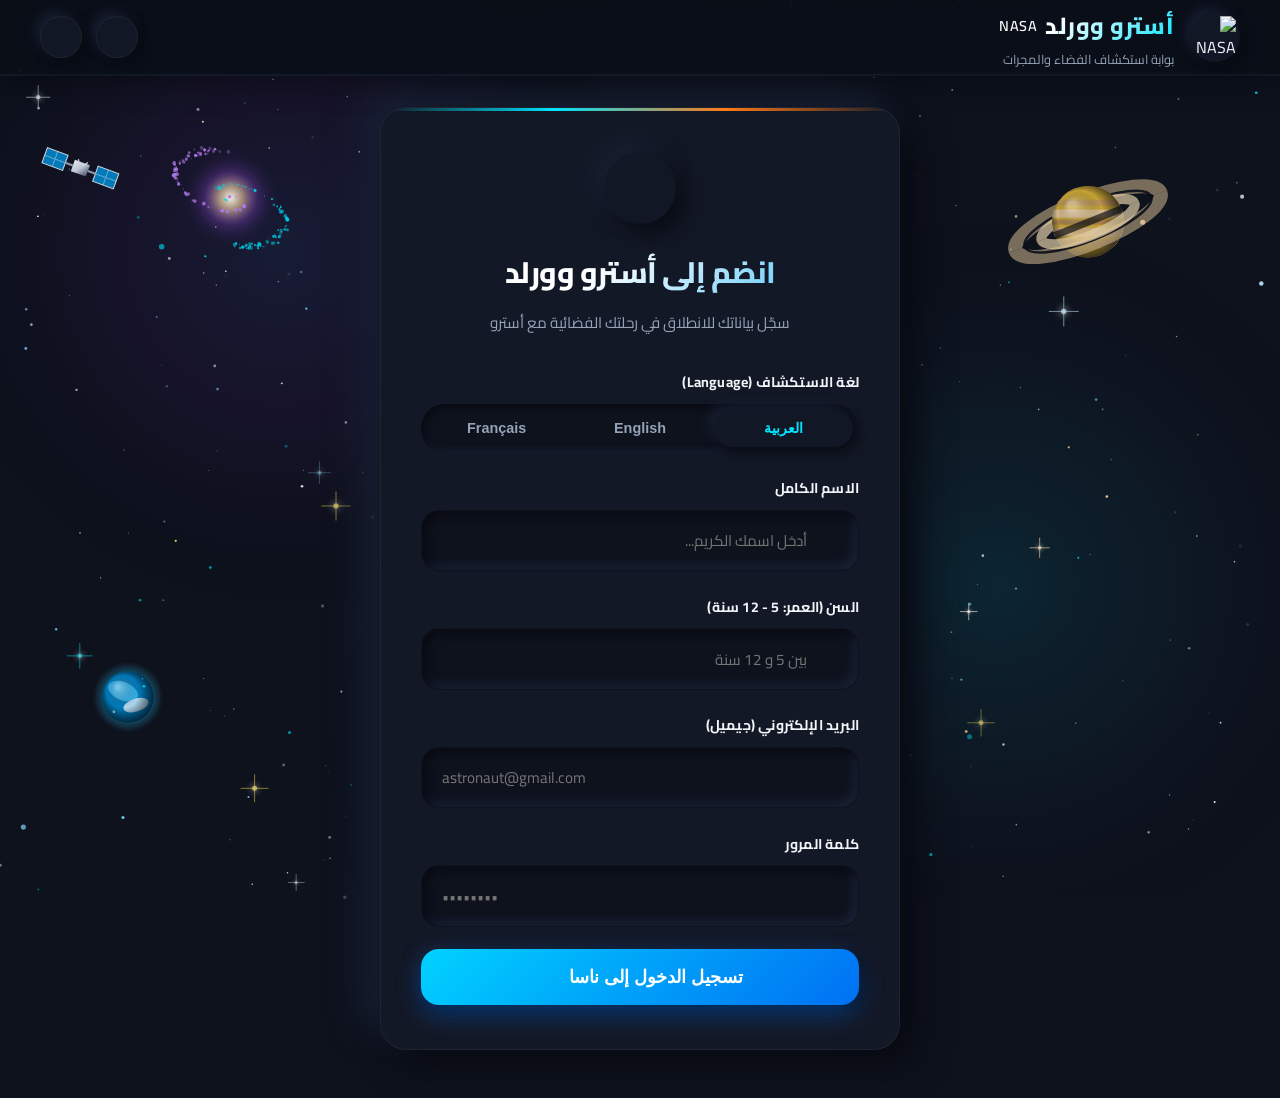
==== backup_v1/index.html @ a2b09862 "Add files via upload" ====
<!DOCTYPE html>
<html lang="ar" dir="rtl" data-theme="dark">
<head>
  <meta charset="UTF-8">
  <meta name="viewport" content="width=device-width, initial-scale=1.0">
  <title>أسترو وورلد | Astro World - NASA</title>
  <link rel="icon" type="image/svg+xml" href="assets/nasa-logo.svg">
  <link rel="stylesheet" href="styles.css">
  <!-- Supabase Client Library -->
  <script src="https://cdn.jsdelivr.net/npm/@supabase/supabase-js@2"></script>
  <!-- Three.js & OrbitControls for Photorealistic 3D Solar System Simulation -->
  <script src="https://cdnjs.cloudflare.com/ajax/libs/three.js/r128/three.min.js"></script>
  <script src="https://cdn.jsdelivr.net/npm/three@0.128.0/examples/js/controls/OrbitControls.js"></script>
  <!-- Lucide Icons -->
  <script src="https://cdn.jsdelivr.net/npm/lucide@latest/dist/umd/lucide.js"></script>
  <!-- Canvas Confetti for Rocket Launch Effect -->
  <script src="https://cdn.jsdelivr.net/npm/canvas-confetti@1.9.2/dist/confetti.browser.min.js"></script>
  <!-- Early Theme Initializer (Prevents Theme Flash on Refresh) -->
  <script>
    (function() {
      try {
        var saved = localStorage.getItem('ASTRO_THEME');
        if (saved) document.documentElement.setAttribute('data-theme', saved);
      } catch(e) {}
    })();
  </script>
</head>
<body>

  <!-- Deep Space Realistic Universe Canvas -->
  <canvas id="spaceCanvas"></canvas>

  <div class="app-container">
    
    <!-- Top Navigation Bar -->
    <header class="top-nav">
      <div class="brand-section">
        <div class="nasa-badge" title="NASA - National Aeronautics and Space Administration">
          <img src="assets/nasa-logo.svg" alt="NASA Logo">
        </div>
        <div class="brand-text">
          <h1 id="brandTitle">أسترو وورلد <span style="font-size: 0.9rem; color: var(--accent-cyan); font-weight: 600;">NASA</span></h1>
          <p id="brandSubtitle">بوابة استكشاف الفضاء والمجرات</p>
        </div>
      </div>

      <div class="nav-controls">
        <!-- Neumorphism Theme Toggle -->
        <button type="button" class="nm-btn nm-icon-btn" id="themeToggleBtn" title="تغيير الثيم">
          <i data-lucide="sun" id="themeIcon" style="width: 18px; height: 18px;"></i>
        </button>

        <!-- Audio Sound Effects Toggle -->
        <button type="button" class="nm-btn nm-icon-btn" id="soundToggleBtn" title="المؤثرات الصوتية">
          <i data-lucide="volume-2" id="soundIcon" style="width: 18px; height: 18px;"></i>
        </button>

        <!-- User Session Indicator & Sign Out -->
        <div class="user-session-chip" id="userSessionChip" style="display: none;">
          <span class="user-session-name" id="sessionUserName"></span>
          <button type="button" class="nm-btn nm-icon-btn" id="signOutBtn" title="تسجيل الخروج">
            <i data-lucide="log-out" style="width: 16px; height: 16px;"></i>
          </button>
        </div>
      </div>
    </header>

    <!-- ========================================================
         VIEW 1: REGISTRATION / SIGN UP VIEW
         ======================================================== -->
    <main class="view-section" id="registerSection">
      <div class="auth-card-container">
        <div class="nm-card">
          <div class="auth-card-header">
            <div class="cosmic-icon-wrap">
              <i data-lucide="user-plus" style="width: 32px; height: 32px; color: var(--accent-cyan);"></i>
            </div>
            <h2 id="authHeading">انضم إلى أسترو وورلد</h2>
            <p id="authSubheading">سجّل بياناتك للانطلاق في رحلتك الفضائية مع أسترو</p>
          </div>

          <form id="registerForm" autocomplete="off" novalidate>
            <!-- Language Selection at Registration Only -->
            <div class="form-group">
              <label id="labelMissionLang">لغة الاستكشاف (Language)</label>
              <div class="lang-selector-group signup-lang-group" role="group" aria-label="Language selection">
                <button type="button" class="lang-btn active" data-lang="ar">العربية</button>
                <button type="button" class="lang-btn" data-lang="en">English</button>
                <button type="button" class="lang-btn" data-lang="fr">Français</button>
              </div>
            </div>

            <!-- Full Name -->
            <div class="form-group">
              <label for="fullNameInput" id="labelFullName">الاسم الكامل</label>
              <div class="input-nm-wrap">
                <input type="text" id="fullNameInput" class="input-nm" placeholder="أدخل اسمك الكريم..." required>
                <span class="input-icon"><i data-lucide="user" style="width: 18px; height: 18px;"></i></span>
              </div>
            </div>

            <!-- Age (5 - 12) -->
            <div class="form-group">
              <label for="ageInput" id="labelAge">السن (العمر: 5 - 12 سنة)</label>
              <div class="input-nm-wrap">
                <input type="number" id="ageInput" class="input-nm" placeholder="بين 5 و 12 سنة" min="5" max="12" required>
                <span class="input-icon"><i data-lucide="calendar" style="width: 18px; height: 18px;"></i></span>
              </div>
            </div>

            <!-- Email -->
            <div class="form-group">
              <label for="emailInput" id="labelEmail">البريد الإلكتروني (جيميل)</label>
              <div class="input-nm-wrap">
                <input type="email" id="emailInput" class="input-nm" placeholder="astronaut@gmail.com" required dir="ltr">
                <span class="input-icon"><i data-lucide="mail" style="width: 18px; height: 18px;"></i></span>
              </div>
            </div>

            <!-- Password -->
            <div class="form-group">
              <label for="passwordInput" id="labelPassword">كلمة المرور</label>
              <div class="input-nm-wrap">
                <input type="password" id="passwordInput" class="input-nm" placeholder="••••••••" required dir="ltr">
                <span class="input-icon"><i data-lucide="lock" style="width: 18px; height: 18px;"></i></span>
                <button type="button" class="toggle-password" id="togglePasswordBtn" tabindex="-1">
                  <i data-lucide="eye" id="eyeIcon" style="width: 18px; height: 18px;"></i>
                </button>
              </div>
            </div>

            <!-- Submit Button -->
            <button type="submit" class="submit-btn" id="submitBtn">
              <span id="submitBtnText">تسجيل الدخول إلى ناسا</span>
              <i data-lucide="rocket" style="width: 20px; height: 20px;"></i>
            </button>
          </form>
        </div>
      </div>
    </main>

    <!-- ========================================================
         VIEW 2: APPLE iPHONE SETUP EXPERIENCE
         ======================================================== -->
    <div class="iphone-setup-overlay" id="iphoneSetupOverlay">
      <div class="iphone-screen-area">
        <div class="iphone-hello-container" id="iphoneHelloContainer">
          <div class="iphone-hello-text" id="iphoneHelloText">مرحباً</div>
        </div>

        <div class="iphone-swipe-hint" id="iphoneHint">
          <div class="home-bar-pill"></div>
          <span id="iphoneHintText">مرحباً بك في أسترو وورلد</span>
        </div>
      </div>
    </div>

    <!-- ========================================================
         VIEW 3: ASTRO WORLD DASHBOARD & ASSISTANT "أسترو"
         ======================================================== -->
    <section class="dashboard-view" id="dashboardSection">
      
      <!-- Top Dynamic Header -->
      <div class="welcome-banner">
        <div class="welcome-title-badge">
          <h2 id="dashWelcomeTitle">مرحباً بك في أسترو وورلد</h2>
        </div>
        <p id="dashWelcomeSubtitle">المحطة الفضائية الرئيسية - وكالة ناسا</p>
      </div>

      <div class="dashboard-layout" id="dashboardLayout">
        
        <!-- LEFT COLUMN: Astro NASA Personal Assistant (المساعد أسترو في أقصى اليسار) -->
        <aside class="astro-assistant-pod" id="astroAssistantPod">
          <div class="astro-identity-pill">
            <span class="status-online" id="astroStatusLabel">أسترو متصل ومستعد</span>
            <span style="color: var(--accent-cyan); font-weight: 800;">NASA ASTRO</span>
          </div>

          <!-- Astor Visual Stage -->
          <div class="astro-visual-stage" id="astorVisualStage" title="انقر للتفاعل مع المساعد أسترو وتشغيل الصوت!">
            <canvas id="astor3DCanvas" class="astor-3d-canvas"></canvas>
            <img src="assets/astro_hero.png" alt="Astor NASA Astronaut" class="astro-character-img" id="astroImg" style="display: none;">
          </div>

          <!-- Holographic Dialogue Box -->
          <div class="astro-dialogue-box" id="astorDialogueBox" title="انقر للاستماع للصوت">
            <div class="dialogue-header">
              <span class="dialogue-title">
                <i data-lucide="bot" style="width: 15px; height: 15px;"></i>
                <span id="astroNameTag">المساعد الذكي أسترو</span>
              </span>
              <div class="dialogue-header-actions">
                <button type="button" class="voice-speak-pill" id="speakAstorBtn" title="نطق المساعد أسترو">
                  <i data-lucide="volume-2" style="width: 14px; height: 14px;"></i>
                  <span id="voiceStatusText">صوت أسترو</span>
                </button>
                <div class="typing-indicator" id="typingIndicator">
                  <span></span><span></span><span></span>
                </div>
              </div>
            </div>
            <div class="dialogue-text">
              <span id="astroTypewriterText"></span>
              <span class="dialogue-cursor" id="astroCursor"></span>
            </div>
          </div>
        </aside>

        <!-- CENTER / RIGHT COLUMN: EXPLORATION SECTOR -->
        <section class="dashboard-center-panel" id="centerPanel">
          
          <!-- GATEWAY VIEW: Grand Start Button & Launch Video Stage -->
          <div class="gateway-card" id="gatewayCard">
            
            <div class="gateway-start-view" id="gatewayStartView">
              <div class="mission-status-pill">
                <i data-lucide="radio" style="width: 15px; height: 15px;"></i>
                <span id="missionStatusText">جاهز للانطلاق • المهمة رقم 01</span>
              </div>

              <h3 class="mission-title" id="gatewayTitle">ابدأ مغامرتك الكونية</h3>
              <p class="mission-subtitle" id="gatewaySubtitle">
                استكشف أسرار الكون، وعجائب الكواكب، وأحدث تكنولوجيا الفضاء في العالم بصحبة رفيقك الفضائي أسترو.
              </p>

              <!-- THE GRAND "ابدأ الآن" NEUMORPHIC BUTTON -->
              <div class="start-mission-wrapper">
                <div class="pulse-orbit-outer"></div>
                <div class="pulse-orbit-inner"></div>

                <button type="button" class="grand-start-btn" id="startNowBtn" aria-label="ابدأ الآن">
                  <div class="btn-icon-wrap">
                    <i data-lucide="compass" style="width: 30px; height: 30px;"></i>
                  </div>
                  <span class="btn-label" id="startBtnLabel">ابدأ الآن</span>
                </button>
              </div>
                 
              <div class="mission-notice-pill">
                <i data-lucide="shield-check" style="width: 14px; height: 14px; color: #10b981;"></i>
                <span id="missionAwaitingText">أسترو في انتظار توجيهاتك لبدء الرحلة</span>
              </div>
            </div>

            <!-- CINEMATIC MANDATORY LAUNCH VIDEO (TRANSITION TO GALAXIES) -->
            <div class="mission-video-stage" id="missionVideoStage" style="display: none;">
              <div class="video-header-bar">
                <div class="video-badge">
                  <span class="pulse-beacon"></span>
                  <span id="videoStatusTag">رحلة الانطلاق الكونية المباشرة • وكالة ناسا</span>
                </div>
                <div class="video-mission-code">NASA • MISSION-GALAXY-01</div>
              </div>

              <div class="video-frame-glow">
                <video
                  id="missionLaunchVideo"
                  class="mission-launch-video"
                  src="https://videotourl.com/videos/1794583824214-4e4c9f52-0d05-49d6-bbc3-3ba21fed4098.mp4"
                  playsinline
                  webkit-playsinline
                  preload="auto"
                  disablePictureInPicture
                  controlsList="nodownload nofullscreen noremoteplayback"
                  tabindex="-1"
                ></video>  
                <div class="video-overlay-blocker" id="videoOverlayBlocker" title="فيديو انطلاق رحلة الفضاء (جاري العرض بدون توقف)"></div>
              </div>

              <div class="video-footer-bar">
                <div class="video-countdown-wrap">
                  <i data-lucide="compass" class="spin-compass" style="width: 16px; height: 16px; color: var(--accent-cyan);"></i>
                  <span id="videoFooterText">الانطلاق جاري عبر الزمكان الكوني... استعد لبلوغ أعماق المجرات</span>
                </div>
              </div>
            </div>

          </div>

          <!-- ========================================================
               STAGE 1: GALAXIES EXPLORATION (استكشاف المجرات)
               ======================================================== -->
          <div class="exploration-hub" id="explorationHub" style="display: none;">

            <div class="sector-content" id="sectorGalaxies">
              <div class="sector-intro-wrap">
                <div class="sector-intro">
                  <h4 id="secGalaxiesTitle">🌌 استكشاف المجرات الكونية العميقة</h4>
                  <p id="secGalaxiesDesc">انقر على زر ديسكفري لمجرة درب التبانة لدخول نظامنا الشمسي واستكشاف جميع كواكبه بتقنية ثلاثية الأبعاد واقعية.</p>
                </div>
              </div>

              <!-- NASA Live API Search -->
              <div class="nasa-live-search-card">
                <div class="nasa-search-header">
                  <div class="nasa-api-chip">
                    <img src="assets/nasa-logo.svg" alt="NASA" style="width: 22px; height: 18px;">
                    <span>NASA Live API • أرشيف ناسا الفضائي المفتوح</span>
                  </div>
                  <span class="nasa-api-status" id="nasaApiStatus">متصل ومحدث مباشرة من ناسا ⚡</span>
                </div>
                <div class="nasa-search-bar">
                  <div class="input-nm-wrap" style="flex: 1;">
                    <input type="text" id="nasaSearchInput" class="input-nm" placeholder="ابحث في تلسكوبات ناسا (مثال: James Webb, Hubble, Nebula, Black Hole)...">
                    <span class="input-icon"><i data-lucide="search" style="width: 18px; height: 18px;"></i></span>
                  </div>
                  <button type="button" class="nm-btn nasa-search-btn" id="nasaSearchBtn">
                    <i data-lucide="telescope" style="width: 16px; height: 16px;"></i>
                    <span id="nasaSearchBtnText">بحث كوني</span>
                  </button>
                </div>
                <div class="nasa-search-results-grid" id="nasaSearchResults" style="display: none;"></div>
              </div>

              <!-- Galaxies Grid (Pure Images with Discovery Button, Milky Way unlocked, others locked) -->
              <div class="galaxies-grid" id="galaxiesGrid"></div>
            </div>

          </div>

          <!-- ========================================================
               STAGE 2: REALISTIC 3D SOLAR SYSTEM ORRERY (المجموعة الشمسية)
               ======================================================== -->
          <div class="solar-system-stage" id="solarSystemStage" style="display: none;">
            
            <!-- Top Controls Toolbar -->
            <div class="solar-toolbar">
              <button type="button" class="nm-btn return-galaxies-btn" id="returnToGalaxiesBtn" title="العودة إلى المجرات">
                <i data-lucide="arrow-right" id="returnGalaxiesIcon" style="width: 16px; height: 16px;"></i>
                <span id="returnGalaxiesText">العودة للمجرات</span>
              </button>

              <div class="solar-title-badge">
                <span class="live-orbit-dot"></span>
                <span id="solarTitleText">المجموعة الشمسية ثلاثية الأبعاد • مجرة درب التبانة</span>
              </div>

              <div class="solar-actions-group">
                <button type="button" class="nm-btn nm-icon-btn" id="solarFullscreenBtn" title="ملء الشاشة بالكامل (True Fullscreen)">
                  <i data-lucide="maximize" id="solarFullscreenIcon" style="width: 17px; height: 17px;"></i>
                </button>
                <button type="button" class="nm-btn nm-icon-btn" id="solarPauseMotionBtn" title="إيقاف / تشغيل الحركة">
                  <i data-lucide="pause" id="solarMotionIcon" style="width: 17px; height: 17px;"></i>
                </button>
              </div>
            </div>

            <!-- Quick Celestial Selector Pills -->
            <div class="solar-selector-strip" id="solarSelectorStrip">
              <!-- Dynamically populated to match current language seamlessly -->
            </div>

            <!-- 3D WebGL Canvas Area -->
            <div class="solar-canvas-wrapper" id="solarCanvasWrapper">
              <canvas id="solarCanvas" class="solar-canvas"></canvas>
              <div class="solar-canvas-hint">
                <i data-lucide="mouse-pointer" style="width: 14px; height: 14px;"></i>
                <span id="solarHintText">انقر على أي كوكب للانتقال إليه وتكبيره ثلاثي الأبعاد • اسحب للتدوير • عجلة الماوس للتقريب</span>
              </div>
            </div>

            <!-- Interactive Planet / Sun / Moon NASA HUD Info Panel -->
            <div class="planet-hud-card" id="planetHUD" style="display: none;">
              <div class="planet-hud-header">
                <div class="planet-hud-title-wrap">
                  <span class="planet-type-tag" id="hudBodyType">كوكب صخري</span>
                  <h3 id="hudBodyName">كوكب الأرض</h3>
                </div>
                <button type="button" class="nm-btn nm-icon-btn hud-close-btn" id="closePlanetHUDBtn" title="إغلاق والعودة للمدارات">
                  <i data-lucide="x" style="width: 18px; height: 18px;"></i>
                </button>
              </div>

              <!-- Discovery Date & Historical Context (تاريخ الاكتشاف) -->
              <div class="planet-discovery-box">
                <div class="discovery-header">
                  <i data-lucide="history" style="width: 16px; height: 16px; color: var(--accent-orange);"></i>
                  <span id="hudDiscoveryTitle">تاريخ الاكتشاف والرحلات الاستكشافية</span>
                </div>
                <p id="hudBodyDiscovery" class="discovery-text"></p>
              </div>

              <!-- Scientific Specs Grid -->
              <div class="planet-specs-grid">
                <div class="spec-pill">
                  <span class="spec-label" id="hudLabelGravity">الجاذبية</span>
                  <span class="spec-value" id="hudBodyGravity">9.8 م/ث²</span>
                </div>
                <div class="spec-pill">
                  <span class="spec-label" id="hudLabelTemp">الحرارة</span>
                  <span class="spec-value" id="hudBodyTemp">15°C</span>
                </div>
                <div class="spec-pill">
                  <span class="spec-label" id="hudLabelMoons">الأقمار</span>
                  <span class="spec-value" id="hudBodyMoons">1 قمر</span>
                </div>
                <div class="spec-pill">
                  <span class="spec-label" id="hudLabelOrbit">الدورة المدارية</span>
                  <span class="spec-value" id="hudBodyOrbit">365.25 يوم</span>
                </div>
              </div>

              <div class="planet-hud-footer">
                <button type="button" class="voice-speak-pill" id="speakPlanetBtn">
                  <i data-lucide="volume-2" style="width: 15px; height: 15px;"></i>
                  <span id="hudSpeakBtnText">استمع لشرح أسترو</span>
                </button>
                <button type="button" class="nm-btn" id="hudResetOrbitBtn">
                  <i data-lucide="scan" style="width: 15px; height: 15px;"></i>
                  <span id="hudResetOrbitText">عودة للمدارات الكاملة</span>
                </button>
              </div>
            </div>

          </div>

        </section>

      </div>
    </section>

  </div>

  <!-- NASA Official Deep Space Inspection Modal -->
  <div class="nasa-modal-overlay" id="nasaModal" style="display: none;">
    <div class="nasa-modal-card">
      <div class="nasa-modal-header">
        <div class="nasa-modal-title-group">
          <img src="assets/nasa-logo.svg" alt="NASA" style="width: 26px; height: 22px;">
          <div>
            <h4 id="nasaModalTitle">بيانات تلسكوب ناسا الرسمي</h4>
            <span class="nasa-modal-id" id="nasaModalId">NASA ID: PIA04921</span>
          </div>
        </div>
        <button type="button" class="nm-btn nm-icon-btn" id="closeNasaModalBtn" title="إغلاق">
          <i data-lucide="x" style="width: 18px; height: 18px;"></i>
        </button>
      </div>

      <div class="nasa-modal-body">
        <div class="nasa-modal-image-wrap">
          <img src="" alt="NASA Deep Space Capture" id="nasaModalImg">
          <div class="nasa-modal-loader" id="nasaModalLoader">
            <span class="cosmic-spinner"></span>
            <span>جاري تحميل الصورة فائقة الدقة من خوادم ناسا...</span>
          </div>
        </div>
        <div class="nasa-modal-info">
          <div class="nasa-info-badges">
            <span class="badge-pill" id="nasaModalCenter">NASA Center</span>
            <span class="badge-pill" id="nasaModalDate">Date</span>
          </div>
          <p id="nasaModalDesc" class="nasa-modal-desc"></p>
        </div>
      </div>
    </div>
  </div>

  <!-- Toast Notification System -->
  <div class="toast-container" id="toastContainer"></div>

  <!-- Script Modules -->
  <script src="config.js"></script>
  <script src="supabase.js"></script>
  <script src="astro-3d.js"></script>
  <script src="solar-system-3d.js"></script>
  <script src="app.js"></script>
</body>
</html>
---- backup_v1/styles.css ----
/* ========================================================
   ASTRO WORLD (أسترو وورلد) - NASA NEUMORPHISM DESIGN SYSTEM
   ======================================================== */

@import url('https://fonts.googleapis.com/css2?family=Cairo:wght@300;400;600;700;800;900&family=Inter:wght@300;400;500;600;700;800&family=Alex+Brush&display=swap');

:root {
  /* Cosmic Dark Neumorphism Palette (Default) */
  --bg-base: #0e121d;
  --bg-surface: #121725;
  --bg-surface-elevated: #161c2d;
  --bg-card: #131826;
  
  /* Neumorphic Shadows - Dark Space */
  --nm-flat: 10px 10px 22px #090c13, -10px -10px 22px #192033;
  --nm-flat-sm: 5px 5px 12px #090c13, -5px -5px 12px #192033;
  --nm-flat-lg: 16px 16px 36px #080a11, -16px -16px 36px #1a2237;
  --nm-inset: inset 5px 5px 10px #090b13, inset -5px -5px 10px #192135;
  --nm-inset-sm: inset 3px 3px 6px #090b13, inset -3px -3px 6px #192135;
  --nm-convex: linear-gradient(145deg, #161c2b, #101420);
  --nm-concave: linear-gradient(145deg, #101420, #161c2b);

  /* Accents */
  --accent-cyan: #00e5ff;
  --accent-cyan-glow: rgba(0, 229, 255, 0.45);
  --accent-blue: #2563eb;
  --accent-orange: #ff7a18;
  --accent-orange-glow: rgba(255, 122, 24, 0.5);
  --accent-gold: #fbbf24;
  --nasa-red: #ef4444;

  /* Dynamic Text Gradients - Dark Theme */
  --text-gradient-main: linear-gradient(135deg, #ffffff 35%, var(--accent-cyan) 100%);
  --text-gradient-heading: linear-gradient(135deg, #ffffff 40%, #38bdf8 100%);
  --text-gradient-accent: linear-gradient(135deg, #ffffff 20%, var(--accent-orange) 95%);

  /* Text & Borders */
  --text-main: #f1f5f9;
  --text-muted: #94a3b8;
  --text-dim: #64748b;
  --border-subtle: rgba(255, 255, 255, 0.05);
  --border-highlight: rgba(255, 255, 255, 0.12);

  /* Typography */
  --font-arabic: 'Cairo', system-ui, sans-serif;
  --font-latin: 'Inter', system-ui, sans-serif;
  --font-script: 'Alex Brush', cursive;
  
  --radius-sm: 12px;
  --radius-md: 18px;
  --radius-lg: 26px;
  --radius-full: 9999px;

  --transition-smooth: all 0.3s cubic-bezier(0.4, 0, 0.2, 1);
  --transition-spring: all 0.45s cubic-bezier(0.34, 1.56, 0.64, 1);
}

/* ========================================================
   LIGHT MODE SPECIFICATION (#FFF8E7 PRIMARY BACKGROUND)
   ======================================================== */
[data-theme="light"] {
  /* Exact Primary Container/Body Background */
  --bg-base: #FFF8E7;
  --bg-surface: #FAF2DE;
  --bg-surface-elevated: #FDF7EA;
  --bg-card: #F9F1DC;
  
  /* Neumorphic Shadows for #FFF8E7 */
  --nm-flat: 8px 8px 18px #ded5c2, -8px -8px 18px #ffffff;
  --nm-flat-sm: 4px 4px 10px #ded5c2, -4px -4px 10px #ffffff;
  --nm-flat-lg: 14px 14px 28px #d6ccb7, -14px -14px 28px #ffffff;
  --nm-inset: inset 4px 4px 8px #ded5c2, inset -4px -4px 8px #ffffff;
  --nm-inset-sm: inset 2px 2px 5px #ded5c2, inset -2px -2px 5px #ffffff;
  --nm-convex: linear-gradient(145deg, #ffffff, #ebe2cf);
  --nm-concave: linear-gradient(145deg, #ebe2cf, #ffffff);

  --accent-cyan: #0284c7;
  --accent-cyan-glow: rgba(2, 132, 199, 0.25);
  --accent-blue: #1d4ed8;
  --accent-orange: #ea580c;
  --accent-orange-glow: rgba(234, 88, 12, 0.3);

  /* Recalculated Dynamic Text Gradients for Strong Contrast on #FFF8E7 */
  --text-gradient-main: linear-gradient(135deg, #091326 20%, #0369a1 90%);
  --text-gradient-heading: linear-gradient(135deg, #0f172a 15%, #0284c7 85%);
  --text-gradient-accent: linear-gradient(135deg, #1e1b4b 20%, #c2410c 90%);

  --text-main: #0f172a;
  --text-muted: #334155;
  --text-dim: #64748b;
  --border-subtle: rgba(140, 115, 70, 0.12);
  --border-highlight: rgba(255, 255, 255, 0.95);
}

/* Base Styles */
* {
  margin: 0;
  padding: 0;
  box-sizing: border-box;
  -webkit-font-smoothing: antialiased;
}

html, body {
  width: 100%;
  min-height: 100vh;
  background-color: var(--bg-base);
  color: var(--text-main);
  font-family: var(--font-arabic);
  overflow-x: hidden;
  position: relative;
  transition: background-color 0.35s ease, color 0.35s ease;
}

[dir="ltr"] {
  font-family: var(--font-latin);
}

/* Background Cosmic Canvas */
#spaceCanvas {
  position: fixed;
  top: 0;
  left: 0;
  width: 100vw;
  height: 100vh;
  pointer-events: none;
  z-index: 0;
  opacity: 0.92;
  transition: opacity 0.5s ease;
}

[data-theme="light"] #spaceCanvas {
  opacity: 0.28;
}

/* Main App Wrapper */
.app-container {
  position: relative;
  z-index: 10;
  width: 100%;
  display: flex;
  flex-direction: column;
  padding-top: 75px; /* Must match .top-nav height exactly */
  box-sizing: border-box;
}

/* ========================================================
   FIXED HEADER LAYOUT (100% Fixed & Stable Across All Scrolls)
   ======================================================== */
.top-nav {
  position: fixed !important;
  top: 0 !important;
  left: 0;
  right: 0;
  height: 75px;
  box-sizing: border-box;
  z-index: 9999;
  display: flex;
  justify-content: space-between;
  align-items: center;
  padding: 0 2.5rem;
  width: 100%;
  backdrop-filter: blur(28px) saturate(1.4);
  -webkit-backdrop-filter: blur(28px) saturate(1.4);
  background: rgba(10, 14, 24, 0.94);
  border-bottom: 1px solid var(--border-subtle);
  box-shadow: 0 4px 32px rgba(0, 0, 0, 0.45), 0 1px 0 rgba(0, 229, 255, 0.08);
  transition: background-color 0.3s ease, border-color 0.3s ease, box-shadow 0.3s ease;
  /* Prevents any child from overflowing upward */
  overflow: visible;
  /* GPU compositing layer for smooth scroll */
  will-change: transform;
  transform: translateZ(0);
  direction: rtl !important;
}

[data-theme="light"] .top-nav {
  background: rgba(255, 248, 231, 0.96);
  border-bottom: 1px solid rgba(140, 115, 70, 0.20);
  box-shadow: 0 4px 28px rgba(180, 160, 120, 0.22), 0 1px 0 rgba(2, 132, 199, 0.06);
}

.brand-section {
  display: flex;
  align-items: center;
  gap: 1rem;
}

.nasa-badge {
  width: 50px;
  height: 50px;
  border-radius: var(--radius-full);
  background: var(--bg-surface);
  box-shadow: var(--nm-flat-sm);
  display: flex;
  align-items: center;
  justify-content: center;
  padding: 4px;
  transition: var(--transition-smooth);
}

.nasa-badge img {
  width: 100%;
  height: 100%;
  object-fit: contain;
}

.brand-text h1 {
  font-size: 1.45rem;
  font-weight: 800;
  letter-spacing: 0.5px;
  background: var(--text-gradient-main);
  -webkit-background-clip: text;
  -webkit-text-fill-color: transparent;
  display: flex;
  align-items: center;
  gap: 0.5rem;
}

.brand-text p {
  font-size: 0.8rem;
  color: var(--text-muted);
}

/* Top Right Controls */
.nav-controls {
  display: flex;
  align-items: center;
  gap: 0.85rem;
}

/* Neumorphic Buttons */
.nm-btn {
  background: var(--bg-surface);
  box-shadow: var(--nm-flat-sm);
  border: 1px solid var(--border-subtle);
  color: var(--text-main);
  padding: 0.65rem 1.25rem;
  border-radius: var(--radius-md);
  font-size: 0.9rem;
  font-weight: 600;
  cursor: pointer;
  display: inline-flex;
  align-items: center;
  gap: 0.5rem;
  transition: var(--transition-smooth);
  user-select: none;
}

.nm-btn:hover {
  transform: translateY(-2px);
  box-shadow: var(--nm-flat);
  color: var(--accent-cyan);
}

.nm-btn:active, .nm-btn.active {
  box-shadow: var(--nm-inset-sm);
  transform: translateY(0);
  color: var(--accent-cyan);
  border-color: rgba(0, 229, 255, 0.3);
}

.nm-icon-btn {
  width: 42px;
  height: 42px;
  padding: 0;
  border-radius: var(--radius-full);
  display: flex;
  align-items: center;
  justify-content: center;
}

/* User Session Chip */
.user-session-chip {
  display: flex;
  align-items: center;
  gap: 0.5rem;
  padding: 0.35rem 0.6rem 0.35rem 1rem;
  background: var(--bg-surface);
  box-shadow: var(--nm-flat-sm);
  border-radius: var(--radius-full);
  border: 1px solid var(--border-highlight);
}

[dir="rtl"] .user-session-chip {
  padding: 0.35rem 1rem 0.35rem 0.6rem;
}

.user-session-name {
  font-size: 0.85rem;
  font-weight: 800;
  color: var(--accent-cyan);
}

/* Language Selector Pills */
.lang-selector-group {
  display: flex;
  background: var(--bg-base);
  box-shadow: var(--nm-inset-sm);
  padding: 4px;
  border-radius: var(--radius-full);
  gap: 4px;
}

.lang-btn {
  background: transparent;
  border: none;
  color: var(--text-muted);
  padding: 0.45rem 1rem;
  border-radius: var(--radius-full);
  font-size: 0.85rem;
  font-weight: 700;
  cursor: pointer;
  transition: var(--transition-smooth);
}

.lang-btn.active {
  background: var(--bg-surface);
  box-shadow: var(--nm-flat-sm);
  color: var(--accent-cyan);
}

/* Signup Form Language Switcher */
.signup-lang-group {
  width: 100%;
  display: flex;
  justify-content: space-between;
  box-sizing: border-box;
  margin-top: 0.35rem;
  padding: 6px;
  background: var(--bg-base);
  box-shadow: var(--nm-inset-sm);
  border-radius: var(--radius-full);
  direction: rtl !important;
}

.signup-lang-group .lang-btn {
  flex: 1;
  text-align: center;
  padding: 0.65rem 1rem;
  font-size: 0.9rem;
}

/* Supabase Status Pill */
.supabase-status-pill {
  display: flex;
  align-items: center;
  gap: 0.45rem;
  padding: 0.45rem 0.9rem;
  background: var(--bg-surface);
  box-shadow: var(--nm-flat-sm);
  border-radius: var(--radius-full);
  font-size: 0.78rem;
  font-weight: 600;
  cursor: pointer;
  border: 1px solid var(--border-subtle);
  transition: var(--transition-smooth);
}

.supabase-status-pill:hover {
  box-shadow: var(--nm-flat);
}

.status-dot {
  width: 8px;
  height: 8px;
  border-radius: 50%;
  background: #10b981;
  box-shadow: 0 0 8px #10b981;
}

.status-dot.warning {
  background: #f59e0b;
  box-shadow: 0 0 8px #f59e0b;
}

/* ========================================================
   SECTION 1: REGISTRATION / SIGN UP VIEW
   ======================================================== */
.view-section {
  flex: 1;
  display: flex;
  align-items: center;
  justify-content: center;
  padding: 2rem 1.5rem 3rem;
  width: 100%;
}

.auth-card-container {
  width: 100%;
  max-width: 520px;
  margin: 0 auto;
}

.nm-card {
  background: var(--bg-card);
  box-shadow: var(--nm-flat-lg);
  border-radius: var(--radius-lg);
  border: 1px solid var(--border-subtle);
  padding: 2.75rem 2.5rem;
  position: relative;
  overflow: hidden;
  transition: var(--transition-smooth);
}

.nm-card::before {
  content: '';
  position: absolute;
  top: 0;
  left: 0;
  right: 0;
  height: 3px;
  background: linear-gradient(90deg, transparent, var(--accent-cyan), var(--accent-orange), transparent);
}

.auth-card-header {
  text-align: center;
  margin-bottom: 2rem;
}

.auth-card-header .cosmic-icon-wrap {
  width: 72px;
  height: 72px;
  margin: 0 auto 1.25rem;
  border-radius: var(--radius-full);
  background: var(--bg-surface);
  box-shadow: var(--nm-flat);
  display: flex;
  align-items: center;
  justify-content: center;
  position: relative;
}

.auth-card-header h2 {
  font-size: 1.85rem;
  font-weight: 800;
  margin-bottom: 0.5rem;
  letter-spacing: -0.5px;
  background: var(--text-gradient-heading);
  -webkit-background-clip: text;
  -webkit-text-fill-color: transparent;
}

.auth-card-header p {
  color: var(--text-muted);
  font-size: 0.95rem;
}

.form-group {
  margin-bottom: 1.4rem;
  position: relative;
}

.form-group label {
  display: block;
  font-size: 0.88rem;
  font-weight: 700;
  margin-bottom: 0.55rem;
  color: var(--text-main);
  letter-spacing: 0.2px;
}

.input-nm-wrap {
  position: relative;
  display: flex;
  align-items: center;
}

.input-nm-wrap .input-icon {
  position: absolute;
  color: var(--text-dim);
  transition: var(--transition-smooth);
  pointer-events: none;
  display: flex;
  align-items: center;
}

[dir="rtl"] .input-nm-wrap .input-icon { right: 1.25rem; }
[dir="ltr"] .input-nm-wrap .input-icon { left: 1.25rem; }

.input-nm {
  width: 100%;
  background: var(--bg-base);
  box-shadow: var(--nm-inset);
  border: 1.5px solid transparent;
  border-radius: var(--radius-md);
  padding: 0.95rem 1.25rem;
  color: var(--text-main);
  font-size: 0.95rem;
  font-family: inherit;
  outline: none;
  transition: var(--transition-smooth);
}

[dir="rtl"] .input-nm { padding-right: 3.2rem; }
[dir="ltr"] .input-nm { padding-left: 3.2rem; }

.input-nm:focus {
  border-color: rgba(0, 229, 255, 0.45);
  box-shadow: var(--nm-inset), 0 0 15px rgba(0, 229, 255, 0.15);
}

.toggle-password {
  position: absolute;
  background: none;
  border: none;
  color: var(--text-dim);
  cursor: pointer;
  padding: 0.5rem;
  display: flex;
  align-items: center;
}

[dir="rtl"] .toggle-password { left: 0.75rem; }
[dir="ltr"] .toggle-password { right: 0.75rem; }

.submit-btn {
  width: 100%;
  padding: 1.1rem;
  margin-top: 1rem;
  border-radius: var(--radius-md);
  font-size: 1.1rem;
  font-weight: 800;
  border: none;
  cursor: pointer;
  background: linear-gradient(135deg, #00d2ff, #0070f3);
  color: #ffffff;
  box-shadow: 0 10px 25px rgba(0, 112, 243, 0.4), var(--nm-flat-sm);
  display: flex;
  align-items: center;
  justify-content: center;
  gap: 0.75rem;
  transition: var(--transition-spring);
  position: relative;
  overflow: hidden;
}

.submit-btn:hover {
  transform: translateY(-2px);
  box-shadow: 0 15px 30px rgba(0, 112, 243, 0.5);
}

/* ========================================================
   SECTION 2: APPLE iPHONE SETUP EXPERIENCE
   ======================================================== */
.iphone-setup-overlay {
  position: fixed;
  inset: 0;
  background: #000000;
  z-index: 9999;
  display: flex;
  flex-direction: column;
  align-items: center;
  justify-content: center;
  opacity: 0;
  pointer-events: none;
  transition: opacity 0.8s ease;
}

.iphone-setup-overlay.active {
  opacity: 1;
  pointer-events: auto;
}

.iphone-screen-area {
  position: relative;
  width: 100%;
  height: 100%;
  display: flex;
  flex-direction: column;
  align-items: center;
  justify-content: center;
}

.iphone-hello-container {
  position: absolute;
  top: 50%;
  left: 50%;
  transform: translate(-50%, -50%);
  text-align: center;
  transition: all 1.2s cubic-bezier(0.16, 1, 0.3, 1);
  width: 100%;
}

.iphone-hello-text {
  font-size: 5rem;
  font-weight: 300;
  font-family: var(--font-script), 'Alex Brush', cursive, sans-serif;
  color: #ffffff;
  letter-spacing: 2px;
  opacity: 0;
  transform: scale(0.92);
  transition: opacity 0.6s ease, transform 0.6s cubic-bezier(0.16, 1, 0.3, 1);
  text-shadow: 0 0 30px rgba(255, 255, 255, 0.3);
  display: inline-block;
  padding: 0 1rem;
}

.iphone-hello-text.arabic {
  font-family: var(--font-arabic);
  font-weight: 800;
  font-size: 4.5rem;
  letter-spacing: 0;
}

.iphone-hello-text.visible {
  opacity: 1;
  transform: scale(1);
}

.iphone-hello-container.glide-up {
  top: 12%;
  transform: translate(-50%, 0);
}

.iphone-hello-container.glide-up .iphone-hello-text {
  font-size: 2.75rem;
  font-weight: 700;
  background: var(--text-gradient-main);
  -webkit-background-clip: text;
  -webkit-text-fill-color: transparent;
  text-shadow: none;
}

.iphone-swipe-hint {
  position: absolute;
  bottom: 40px;
  display: flex;
  flex-direction: column;
  align-items: center;
  gap: 8px;
  color: rgba(255, 255, 255, 0.55);
  font-size: 0.9rem;
  opacity: 0;
  transform: translateY(15px);
  transition: opacity 0.8s ease, transform 0.8s ease;
}

.iphone-swipe-hint.visible {
  opacity: 1;
  transform: translateY(0);
}

.home-bar-pill {
  width: 135px;
  height: 5px;
  background: rgba(255, 255, 255, 0.7);
  border-radius: var(--radius-full);
}

/* ========================================================
   SECTION 3: ASTRO WORLD DASHBOARD & ASSISTANT ASTOR
   ======================================================== */
.dashboard-view {
  display: none;
  width: 100%;
  min-height: calc(100vh - 80px);
  padding: 1.5rem 2.5rem 3rem;
  opacity: 0;
  transform: translateY(15px);
  transition: opacity 0.6s cubic-bezier(0.16, 1, 0.3, 1), transform 0.6s cubic-bezier(0.16, 1, 0.3, 1);
}

.dashboard-view.active {
  display: block;
  opacity: 1;
  transform: translateY(0);
}

.welcome-banner {
  text-align: center;
  margin-bottom: 2rem;
  position: relative;
}

.welcome-title-badge {
  display: inline-block;
  padding: 0.6rem 2rem;
  background: var(--bg-surface);
  box-shadow: var(--nm-flat);
  border-radius: var(--radius-full);
  border: 1px solid var(--border-highlight);
  margin-bottom: 0.75rem;
}

.welcome-title-badge h2 {
  font-size: 2rem;
  font-weight: 900;
  background: var(--text-gradient-heading);
  -webkit-background-clip: text;
  -webkit-text-fill-color: transparent;
}

.welcome-banner p {
  color: var(--text-muted);
  font-size: 1.05rem;
  font-weight: 500;
}

/* Dashboard Layout — Prominent Intelligent Separation between Astro & Mission Center */
.dashboard-layout {
  display: grid;
  grid-template-columns: 420px 1fr;
  gap: 3.5rem; /* Prominent intelligent separation between Astro & Mission Center */
  align-items: start;
  max-width: 1560px;
  margin: 0 auto;
  padding: 0 1.5rem;
  direction: ltr !important; /* Locks Astro strictly on the far left (أقصى الشمال) */
}

/* Smart Assistant (Astor) Pod — Dedicated Floating Station */
.astro-assistant-pod {
  background: var(--bg-card);
  box-shadow: 0 20px 50px rgba(0, 0, 0, 0.45), 0 0 30px rgba(0, 229, 255, 0.08);
  border-radius: var(--radius-lg);
  border: 1px solid rgba(0, 229, 255, 0.22);
  padding: 2.25rem;
  display: flex;
  flex-direction: column;
  align-items: center;
  position: sticky;
  top: 95px;
  overflow: visible;
  transition: transform var(--transition-smooth), box-shadow var(--transition-smooth);
  direction: rtl; /* Maintains Arabic typography inside pod */
}

html[lang="en"] .astro-assistant-pod,
html[lang="fr"] .astro-assistant-pod {
  direction: ltr;
}

.astro-identity-pill {
  display: flex;
  align-items: center;
  justify-content: space-between;
  width: 100%;
  padding: 0.6rem 1rem;
  background: var(--bg-surface);
  box-shadow: var(--nm-inset-sm);
  border-radius: var(--radius-full);
  margin-bottom: 1.5rem;
  font-size: 0.85rem;
  font-weight: 700;
}

.astro-identity-pill .status-online {
  display: flex;
  align-items: center;
  gap: 0.45rem;
  color: #10b981;
}

.astro-identity-pill .status-online::before {
  content: '';
  width: 8px;
  height: 8px;
  border-radius: 50%;
  background: #10b981;
  box-shadow: 0 0 8px #10b981;
}

/* Astor Visual Stage: Real-Time Interactive 3D WebGL Character */
.astro-visual-stage {
  position: relative;
  width: 100%;
  max-width: 380px;
  height: 440px;
  display: flex;
  align-items: center;
  justify-content: center;
  margin: 0 auto 1.25rem;
  cursor: pointer;
  border-radius: var(--radius-lg);
  background: radial-gradient(circle at 50% 45%, rgba(0, 229, 255, 0.10) 0%, rgba(0, 0, 0, 0) 68%);
  transition: transform 0.35s cubic-bezier(0.34, 1.56, 0.64, 1), box-shadow 0.35s ease;
  user-select: none;
  overflow: visible;
}

.astro-visual-stage:hover {
  transform: translateY(-3px);
}

/* WebGL 3D Canvas */
.astor-3d-canvas {
  position: absolute;
  top: 0;
  left: 0;
  width: 100%;
  height: 100%;
  z-index: 6;
  outline: none;
  cursor: grab;
}

.astor-3d-canvas:active {
  cursor: grabbing;
}

/* 3D Interactive Badge */
.astro-3d-badge {
  position: absolute;
  bottom: 8px;
  display: flex;
  align-items: center;
  gap: 6px;
  padding: 4px 12px;
  border-radius: var(--radius-full);
  background: rgba(14, 18, 29, 0.82);
  backdrop-filter: blur(12px);
  -webkit-backdrop-filter: blur(12px);
  border: 1px solid rgba(0, 229, 255, 0.3);
  font-size: 0.74rem;
  font-weight: 700;
  color: var(--accent-cyan);
  z-index: 10;
  pointer-events: none;
  box-shadow: 0 4px 14px rgba(0, 0, 0, 0.35);
  animation: pulse3DBadge 3s ease-in-out infinite;
}

[data-theme="light"] .astro-3d-badge {
  background: rgba(255, 248, 231, 0.9);
  border-color: rgba(2, 132, 199, 0.35);
  color: var(--accent-cyan);
}

@keyframes pulse3DBadge {
  0%, 100% { transform: scale(1); opacity: 0.9; }
  50% { transform: scale(1.05); opacity: 1; }
}

/* Fallback Character Graphic */
.astro-character-img {
  width: 250px;
  height: auto;
  max-height: 340px;
  object-fit: contain;
  filter: drop-shadow(0 15px 25px rgba(0, 0, 0, 0.6));
  animation: astorFloat 4.2s ease-in-out infinite;
  z-index: 5;
  user-select: none;
  display: none;
}

@keyframes astorFloat {
  0%, 100% { transform: translateY(0px) rotate(0deg); }
  50% { transform: translateY(-14px) rotate(1.2deg); }
}

.antenna-flare {
  position: absolute;
  width: 14px;
  height: 14px;
  border-radius: 50%;
  background: var(--accent-orange);
  box-shadow: 0 0 16px 6px var(--accent-orange-glow);
  pointer-events: none;
  animation: flarePulse 2.5s infinite ease-in-out;
  z-index: 7;
}

@keyframes flarePulse {
  0%, 100% { transform: scale(1); opacity: 0.7; }
  50% { transform: scale(1.4); opacity: 1; }
}

/* Dialogue Box with Voice-Over Pill */
.astro-dialogue-box {
  width: 100%;
  background: var(--bg-base);
  box-shadow: var(--nm-inset);
  border-radius: var(--radius-md);
  padding: 1.25rem 1.4rem;
  border: 1px solid var(--border-subtle);
  position: relative;
  min-height: 110px;
  cursor: pointer;
}

.dialogue-header {
  display: flex;
  align-items: center;
  justify-content: space-between;
  margin-bottom: 0.6rem;
}

.dialogue-header-actions {
  display: flex;
  align-items: center;
  gap: 0.5rem;
}

.voice-speak-pill {
  background: var(--bg-surface);
  box-shadow: var(--nm-flat-sm);
  border: 1px solid var(--border-subtle);
  color: var(--accent-cyan);
  padding: 0.25rem 0.6rem;
  border-radius: var(--radius-full);
  font-size: 0.75rem;
  font-weight: 700;
  cursor: pointer;
  display: flex;
  align-items: center;
  gap: 0.35rem;
  transition: var(--transition-smooth);
}

.voice-speak-pill:hover {
  transform: scale(1.04);
  box-shadow: var(--nm-flat);
}

.dialogue-title {
  font-size: 0.85rem;
  font-weight: 800;
  color: var(--accent-cyan);
  display: flex;
  align-items: center;
  gap: 0.4rem;
}

.typing-indicator {
  display: flex;
  gap: 4px;
  align-items: center;
}

.typing-indicator span {
  width: 5px;
  height: 5px;
  border-radius: 50%;
  background: var(--accent-cyan);
  animation: typingBounce 1.2s infinite ease-in-out;
}

.typing-indicator span:nth-child(2) { animation-delay: 0.2s; }
.typing-indicator span:nth-child(3) { animation-delay: 0.4s; }

@keyframes typingBounce {
  0%, 80%, 100% { transform: translateY(0); opacity: 0.4; }
  40% { transform: translateY(-5px); opacity: 1; }
}

.dialogue-text {
  font-size: 0.95rem;
  line-height: 1.7;
  color: var(--text-main);
}

.dialogue-cursor {
  display: inline-block;
  width: 2px;
  height: 1.1em;
  background: var(--accent-cyan);
  vertical-align: middle;
  margin-inline-start: 4px;
  animation: cursorBlink 0.8s infinite;
}

@keyframes cursorBlink {
  0%, 100% { opacity: 1; }
  50% { opacity: 0; }
}

/* ========================================================
   GATEWAY VIEW & INSTANT START BUTTON (NO CLICK DELAY)
   ======================================================== */
.dashboard-center-panel {
  display: flex;
  flex-direction: column;
  width: 100%;
  direction: rtl; /* Maintains Arabic typography inside center panel */
}

html[lang="en"] .dashboard-center-panel,
html[lang="fr"] .dashboard-center-panel {
  direction: ltr;
}

/* Grand Gateway Card (Enlarged & Prominent Space Centerpiece) */
.gateway-card {
  width: 100%;
  min-height: 560px;
  background: var(--bg-card);
  box-shadow: 0 25px 60px rgba(0, 0, 0, 0.5), 0 0 40px rgba(0, 229, 255, 0.12);
  border-radius: var(--radius-lg);
  border: 1px solid rgba(0, 229, 255, 0.22);
  padding: 4.5rem 3.5rem;
  display: flex;
  flex-direction: column;
  align-items: center;
  justify-content: center;
  text-align: center;
  position: relative;
  overflow: hidden;
  box-sizing: border-box;
  transition: transform var(--transition-smooth), box-shadow var(--transition-smooth);
}

.gateway-start-view {
  width: 100%;
  display: flex;
  flex-direction: column;
  align-items: center;
  text-align: center;
  transition: opacity 0.4s ease, transform 0.4s ease;
}

/* ========================================================
   CINEMATIC MANDATORY LAUNCH VIDEO (Unskippable, No Controls)
   ======================================================== */
.mission-video-stage {
  width: 100%;
  display: flex;
  flex-direction: column;
  gap: 1.25rem;
  animation: cosmicVideoWarpIn 0.8s cubic-bezier(0.16, 1, 0.3, 1) forwards;
}

@keyframes cosmicVideoWarpIn {
  0% {
    opacity: 0;
    transform: scale(0.9) translateY(24px);
    filter: blur(10px);
  }
  100% {
    opacity: 1;
    transform: scale(1) translateY(0);
    filter: blur(0);
  }
}

.video-header-bar {
  display: flex;
  justify-content: space-between;
  align-items: center;
  width: 100%;
  padding: 0 0.5rem;
  font-size: 0.88rem;
}

.video-badge {
  display: inline-flex;
  align-items: center;
  gap: 0.5rem;
  color: var(--accent-cyan);
  font-weight: 700;
}

.pulse-beacon {
  width: 9px;
  height: 9px;
  border-radius: 50%;
  background: #10b981;
  box-shadow: 0 0 12px #10b981;
  animation: beaconPulse 1.4s infinite;
}

@keyframes beaconPulse {
  0%, 100% { transform: scale(1); opacity: 1; }
  50% { transform: scale(1.4); opacity: 0.4; }
}

.video-mission-code {
  font-family: monospace;
  font-size: 0.82rem;
  color: var(--text-muted);
  letter-spacing: 1px;
}

.video-frame-glow {
  position: relative;
  width: 100%;
  border-radius: var(--radius-lg);
  overflow: hidden;
  box-shadow: 0 25px 70px rgba(0, 0, 0, 0.8), 0 0 50px rgba(0, 229, 255, 0.35);
  border: 2px solid rgba(0, 229, 255, 0.5);
  background: #000;
  aspect-ratio: 16 / 9;
}

.mission-launch-video {
  width: 100%;
  height: 100%;
  object-fit: cover;
  display: block;
  pointer-events: none !important;
  user-select: none !important;
  -webkit-user-select: none !important;
}

.video-overlay-blocker {
  position: absolute;
  inset: 0;
  z-index: 30;
  background: transparent;
  cursor: default;
  pointer-events: auto !important;
}

.video-footer-bar {
  display: flex;
  justify-content: center;
  align-items: center;
  width: 100%;
}

.video-countdown-wrap {
  display: inline-flex;
  align-items: center;
  gap: 0.65rem;
  font-size: 0.92rem;
  color: var(--text-muted);
  background: var(--bg-surface);
  padding: 0.55rem 1.4rem;
  border-radius: var(--radius-full);
  box-shadow: var(--nm-inset-sm);
  border: 1px solid var(--border-subtle);
}

.spin-compass {
  animation: spinSlow 8s linear infinite;
}

@keyframes spinSlow {
  from { transform: rotate(0deg); }
  to { transform: rotate(360deg); }
}

.mission-status-pill {
  display: inline-flex;
  align-items: center;
  gap: 0.6rem;
  padding: 0.5rem 1.2rem;
  background: var(--bg-base);
  box-shadow: var(--nm-inset-sm);
  border-radius: var(--radius-full);
  font-size: 0.85rem;
  font-weight: 700;
  color: var(--accent-cyan);
  margin-bottom: 2rem;
}

.mission-title {
  font-size: 2.2rem;
  font-weight: 900;
  margin-bottom: 1rem;
  letter-spacing: -0.5px;
  background: var(--text-gradient-heading);
  -webkit-background-clip: text;
  -webkit-text-fill-color: transparent;
}

.mission-subtitle {
  color: var(--text-muted);
  font-size: 1.05rem;
  line-height: 1.6;
  max-width: 500px;
  margin-bottom: 3rem;
}

.start-mission-wrapper {
  position: relative;
  display: flex;
  align-items: center;
  justify-content: center;
}

.pulse-orbit-outer {
  position: absolute;
  width: 270px;
  height: 270px;
  border-radius: 50%;
  border: 1.5px solid rgba(0, 229, 255, 0.25);
  animation: orbitPulse 3.5s cubic-bezier(0.4, 0, 0.2, 1) infinite;
  pointer-events: none;
}

.pulse-orbit-inner {
  position: absolute;
  width: 220px;
  height: 220px;
  border-radius: 50%;
  border: 1.5px dashed rgba(255, 122, 24, 0.35);
  animation: orbitRotate 20s linear infinite;
  pointer-events: none;
}

@keyframes orbitPulse {
  0% { transform: scale(0.9); opacity: 0.8; }
  50% { transform: scale(1.15); opacity: 0.2; }
  100% { transform: scale(0.9); opacity: 0.8; }
}

@keyframes orbitRotate {
  from { transform: rotate(0deg); }
  to { transform: rotate(360deg); }
}

/* Grand Neumorphic Start Button: Clean Instant Execution */
.grand-start-btn {
  position: relative;
  width: 190px;
  height: 190px;
  border-radius: 50%;
  background: var(--bg-surface);
  box-shadow: 14px 14px 30px #080b11, -14px -14px 30px #1c2438,
              inset 2px 2px 5px rgba(255, 255, 255, 0.1);
  border: 3px solid rgba(0, 229, 255, 0.3);
  cursor: pointer;
  display: flex;
  flex-direction: column;
  align-items: center;
  justify-content: center;
  gap: 0.6rem;
  user-select: none;
  z-index: 10;
  outline: none;
  /* Zero latency click animation */
  transition: transform 0.05s ease, box-shadow 0.05s ease;
}

[data-theme="light"] .grand-start-btn {
  box-shadow: 12px 12px 24px #ded5c2, -12px -12px 24px #ffffff;
  border-color: rgba(2, 132, 199, 0.3);
}

.grand-start-btn .btn-icon-wrap {
  width: 56px;
  height: 56px;
  border-radius: 50%;
  background: linear-gradient(135deg, var(--accent-cyan), var(--accent-blue));
  display: flex;
  align-items: center;
  justify-content: center;
  color: #ffffff;
  box-shadow: 0 0 20px var(--accent-cyan-glow);
}

.grand-start-btn .btn-label {
  font-size: 1.35rem;
  font-weight: 900;
  letter-spacing: 0.5px;
  background: var(--text-gradient-main);
  -webkit-background-clip: text;
  -webkit-text-fill-color: transparent;
}

.grand-start-btn:hover {
  border-color: var(--accent-cyan);
  box-shadow: 16px 16px 36px #06090e, -16px -16px 36px #1e2840,
              0 0 30px rgba(0, 229, 255, 0.45);
}

.grand-start-btn:active {
  /* Immediate state without animation lag */
  transform: scale(0.99);
}

.mission-notice-pill {
  margin-top: 2.75rem;
  display: inline-flex;
  align-items: center;
  gap: 0.5rem;
  font-size: 0.85rem;
  color: var(--text-dim);
  padding: 0.5rem 1.25rem;
  background: var(--bg-base);
  box-shadow: var(--nm-inset-sm);
  border-radius: var(--radius-full);
}

/* ========================================================
   EXPLORATION HUB & 4 COSMIC SECTORS
   ======================================================== */
.exploration-hub {
  width: 100%;
  display: flex;
  flex-direction: column;
  gap: 1.5rem;
  animation: fadeInInstant 0.25s ease-out;
}

@keyframes fadeInInstant {
  from { opacity: 0; transform: translateY(6px); }
  to { opacity: 1; transform: translateY(0); }
}

.hub-header-bar {
  display: none !important;
}

.hub-nav-tabs {
  display: none !important;
}

.sector-intro-wrap {
  display: flex;
  justify-content: space-between;
  align-items: flex-start;
  gap: 1.25rem;
  margin-bottom: 1.85rem;
  flex-wrap: wrap;
}

.sector-intro-wrap .sector-intro {
  margin-bottom: 0;
  flex: 1;
}

.return-btn-compact {
  display: inline-flex;
  align-items: center;
  gap: 0.5rem;
  padding: 0.55rem 1.15rem;
  border-radius: var(--radius-full);
  font-weight: 700;
  font-size: 0.88rem;
  color: var(--accent-cyan);
  background: var(--bg-surface);
  box-shadow: var(--nm-flat-sm);
  border: 1px solid var(--border-subtle);
  cursor: pointer;
  transition: var(--transition-smooth);
}

.return-btn-compact:hover {
  box-shadow: var(--nm-inset-sm);
  color: var(--accent-orange);
  transform: translateY(-1px);
}

.sector-content {
  display: block;
  background: var(--bg-card);
  box-shadow: var(--nm-flat-lg);
  border-radius: var(--radius-lg);
  border: 1px solid var(--border-subtle);
  padding: 2.25rem;
}

.sector-intro {
  margin-bottom: 1.85rem;
}

.sector-intro h4 {
  font-size: 1.5rem;
  font-weight: 900;
  margin-bottom: 0.4rem;
  background: var(--text-gradient-heading);
  -webkit-background-clip: text;
  -webkit-text-fill-color: transparent;
}

.sector-intro p {
  color: var(--text-muted);
  font-size: 0.95rem;
}

/* Galaxies Grid — 2 Columns Majestic Cinema Display */
.galaxies-grid {
  display: grid;
  grid-template-columns: repeat(2, 1fr);
  gap: 1.85rem;
}

@media (max-width: 768px) {
  .galaxies-grid {
    grid-template-columns: 1fr;
  }
}

/* Galaxy Cinematic Cards (Pure Image + Centered Glassmorphic "Discovery" Button) */
.galaxy-cinematic-card {
  position: relative;
  width: 100%;
  height: 290px;
  border-radius: var(--radius-lg);
  overflow: hidden;
  border: 1px solid rgba(0, 229, 255, 0.25);
  box-shadow: 0 16px 45px rgba(0, 0, 0, 0.6), 0 0 25px rgba(0, 229, 255, 0.08);
  cursor: pointer;
  display: flex;
  align-items: center;
  justify-content: center;
  transition: transform 0.4s cubic-bezier(0.16, 1, 0.3, 1), border-color 0.4s ease, box-shadow 0.4s ease;
  user-select: none;
}

.galaxy-card-photo {
  position: absolute;
  inset: 0;
  width: 100%;
  height: 100%;
  object-fit: cover;
  display: block;
  transition: filter 0.45s cubic-bezier(0.16, 1, 0.3, 1), transform 0.55s cubic-bezier(0.16, 1, 0.3, 1);
  filter: blur(0px) brightness(0.95);
  will-change: filter, transform;
}

.galaxy-card-veil {
  position: absolute;
  inset: 0;
  background: radial-gradient(circle at center, rgba(0,0,0,0.1) 0%, rgba(0,0,0,0.45) 100%);
  transition: opacity 0.4s ease;
  z-index: 2;
  pointer-events: none;
}

/* Galaxy Name Label — always visible at the top of card */
.galaxy-card-name {
  position: absolute;
  top: 0;
  left: 0;
  right: 0;
  z-index: 5;
  padding: 0.9rem 1rem 1.8rem 1rem;
  background: linear-gradient(to bottom, rgba(0,0,0,0.78) 0%, transparent 100%);
  display: flex;
  align-items: center;
  gap: 0.45rem;
  pointer-events: none;
}

.galaxy-card-name-text {
  font-size: 0.95rem;
  font-weight: 800;
  color: #fff;
  letter-spacing: 0.3px;
  text-shadow: 0 2px 10px rgba(0,0,0,0.9);
}

.galaxy-card-name-badge {
  font-size: 0.72rem;
  font-weight: 700;
  color: var(--accent-cyan);
  background: rgba(0, 229, 255, 0.15);
  border: 1px solid rgba(0, 229, 255, 0.4);
  padding: 0.15rem 0.5rem;
  border-radius: var(--radius-full);
  text-transform: uppercase;
  letter-spacing: 0.5px;
  flex-shrink: 0;
}

/* Hover Effect: The galaxy photo gets blurred completely, while the button stays crisp! */
.galaxy-cinematic-card:hover .galaxy-card-photo {
  filter: blur(14px) brightness(0.72);
  transform: scale(1.08);
}

.galaxy-cinematic-card:hover {
  transform: translateY(-5px);
  border-color: rgba(0, 229, 255, 0.7);
  box-shadow: 0 25px 60px rgba(0, 0, 0, 0.8), 0 0 45px rgba(0, 229, 255, 0.35);
}

/* The Central Discovery Button (Glassmorphic, Unblurred, High-End) */
.galaxy-discovery-btn {
  position: relative;
  z-index: 10;
  display: inline-flex;
  align-items: center;
  justify-content: center;
  gap: 0.75rem;
  padding: 0.95rem 2.5rem;
  border-radius: var(--radius-full);
  background: rgba(10, 16, 30, 0.52);
  backdrop-filter: blur(24px) saturate(1.8);
  -webkit-backdrop-filter: blur(24px) saturate(1.8);
  border: 1.5px solid rgba(0, 229, 255, 0.65);
  box-shadow: 0 10px 30px rgba(0, 0, 0, 0.5), 0 0 20px rgba(0, 229, 255, 0.22), inset 0 0 15px rgba(0, 229, 255, 0.15);
  color: #ffffff;
  font-size: 1.25rem;
  font-weight: 800;
  letter-spacing: 0.5px;
  cursor: pointer;
  transition: transform 0.35s cubic-bezier(0.16, 1, 0.3, 1), background-color 0.35s ease, border-color 0.35s ease, box-shadow 0.35s ease;
  pointer-events: auto;
}

.discovery-btn-icon {
  color: var(--accent-cyan);
  transition: transform 0.4s ease;
}

.galaxy-cinematic-card:hover .galaxy-discovery-btn {
  transform: scale(1.08);
  background: rgba(0, 229, 255, 0.25);
  border-color: #00e5ff;
  box-shadow: 0 12px 40px rgba(0, 0, 0, 0.6), 0 0 40px rgba(0, 229, 255, 0.7), inset 0 0 25px rgba(0, 229, 255, 0.35);
}

.galaxy-cinematic-card:hover .discovery-btn-icon {
  transform: rotate(45deg);
  color: #fff;
}

/* ========================================================
   LOCKED GALAXY CARDS
   ======================================================== */
.galaxy-cinematic-card.galaxy-locked {
  border-color: rgba(255, 255, 255, 0.12);
  box-shadow: 0 10px 30px rgba(0, 0, 0, 0.4);
  cursor: pointer;
}

.galaxy-cinematic-card.galaxy-locked .galaxy-card-photo {
  filter: grayscale(0.55) brightness(0.65);
}

.galaxy-cinematic-card.galaxy-locked:hover .galaxy-card-photo {
  filter: grayscale(0.4) brightness(0.6) blur(4px);
  transform: scale(1.03);
}

.galaxy-cinematic-card.galaxy-locked:hover {
  transform: translateY(-2px);
  border-color: rgba(255, 122, 24, 0.5);
  box-shadow: 0 15px 40px rgba(255, 122, 24, 0.15);
}

.galaxy-lock-badge {
  position: relative;
  z-index: 10;
  display: inline-flex;
  align-items: center;
  gap: 0.65rem;
  padding: 0.85rem 2rem;
  border-radius: var(--radius-full);
  background: rgba(15, 18, 28, 0.7);
  backdrop-filter: blur(20px);
  -webkit-backdrop-filter: blur(20px);
  border: 1px solid rgba(255, 150, 50, 0.4);
  box-shadow: 0 8px 24px rgba(0, 0, 0, 0.6);
  color: #ffaa55;
  font-size: 1.05rem;
  font-weight: 700;
  transition: all 0.3s ease;
}

.galaxy-cinematic-card.galaxy-locked:hover .galaxy-lock-badge {
  transform: scale(1.05);
  background: rgba(25, 20, 30, 0.85);
  border-color: #ff7a18;
  color: #ffba77;
  box-shadow: 0 0 25px rgba(255, 122, 24, 0.35);
}

/* ========================================================
   SOLAR SYSTEM 3D ORRERY STAGE
   ======================================================== */
.dashboard-layout.solar-mode {
  grid-template-columns: 310px 1fr !important;
  gap: 2rem !important;
  max-width: 1720px !important;
  transition: all 0.6s cubic-bezier(0.16, 1, 0.3, 1);
}

.dashboard-layout.solar-mode .astro-assistant-pod {
  padding: 1.5rem !important;
}

.dashboard-layout.solar-mode .astro-visual-stage {
  height: 240px !important;
}

.solar-system-stage {
  width: 100%;
  background: var(--bg-card);
  box-shadow: 0 25px 70px rgba(0, 0, 0, 0.6), 0 0 40px rgba(0, 229, 255, 0.1);
  border-radius: var(--radius-lg);
  border: 1px solid rgba(0, 229, 255, 0.25);
  padding: 1.75rem;
  display: flex;
  flex-direction: column;
  gap: 1.25rem;
  animation: zoomInCosmic 0.7s cubic-bezier(0.16, 1, 0.3, 1) forwards;
  position: relative;
  overflow: hidden;
  box-sizing: border-box;
  transition: all 0.35s ease;
}

/* Solar System Fullscreen Mode */
.solar-system-stage.fullscreen-mode {
  position: fixed !important;
  inset: 0 !important;
  top: 0 !important;
  left: 0 !important;
  width: 100vw !important;
  height: 100vh !important;
  max-width: 100vw !important;
  border-radius: 0 !important;
  border: none !important;
  z-index: 999999 !important;
  margin: 0 !important;
  padding: 1.25rem 1.5rem !important;
  background: #020409 !important;
  gap: 1rem !important;
}

.solar-system-stage.fullscreen-mode .solar-canvas-wrapper {
  flex: 1 1 auto !important;
  height: 100% !important;
  min-height: calc(100vh - 170px) !important;
  border-radius: var(--radius-md) !important;
}

@keyframes zoomInCosmic {
  0% {
    opacity: 0;
    transform: scale(0.92) translateY(20px);
    filter: blur(10px);
  }
  100% {
    opacity: 1;
    transform: scale(1) translateY(0);
    filter: blur(0);
  }
}

.solar-toolbar {
  display: flex;
  justify-content: space-between;
  align-items: center;
  flex-wrap: wrap;
  gap: 1rem;
  padding-bottom: 0.75rem;
  border-bottom: 1px solid var(--border-subtle);
}

.return-galaxies-btn {
  display: inline-flex;
  align-items: center;
  gap: 0.5rem;
  padding: 0.6rem 1.25rem;
  font-weight: 700;
  font-size: 0.9rem;
  color: var(--accent-cyan);
  background: var(--bg-surface);
  border-radius: var(--radius-full);
  cursor: pointer;
}

.solar-title-badge {
  display: inline-flex;
  align-items: center;
  gap: 0.6rem;
  font-size: 1rem;
  font-weight: 800;
  color: var(--text-main);
  background: var(--bg-surface);
  padding: 0.5rem 1.2rem;
  border-radius: var(--radius-full);
  border: 1px solid rgba(0, 229, 255, 0.2);
}

.live-orbit-dot {
  width: 9px;
  height: 9px;
  border-radius: 50%;
  background: var(--accent-cyan);
  box-shadow: 0 0 10px var(--accent-cyan);
  animation: beaconPulse 1.4s infinite;
}

.solar-actions-group {
  display: flex;
  gap: 0.5rem;
}

/* Quick Celestial Selector Strip */
.solar-selector-strip {
  display: flex;
  gap: 0.65rem;
  overflow-x: auto;
  padding: 0.5rem 0.3rem 0.75rem 0.3rem;
  scrollbar-width: thin;
  align-items: center;
}

.celestial-pill {
  flex-shrink: 0;
  display: inline-flex;
  align-items: center;
  gap: 0.45rem;
  padding: 0.55rem 1.15rem;
  background: rgba(13, 19, 33, 0.75);
  backdrop-filter: blur(12px);
  -webkit-backdrop-filter: blur(12px);
  border: 1px solid rgba(0, 229, 255, 0.2);
  border-radius: var(--radius-full);
  color: var(--text-main);
  font-size: 0.88rem;
  font-weight: 700;
  line-height: 1.2;
  cursor: pointer;
  transition: all 0.3s cubic-bezier(0.16, 1, 0.3, 1);
  white-space: nowrap;
  box-shadow: 0 4px 12px rgba(0, 0, 0, 0.35);
  box-sizing: border-box;
}

.celestial-pill:hover {
  color: #fff;
  border-color: rgba(0, 229, 255, 0.65);
  background: rgba(0, 229, 255, 0.12);
  transform: translateY(-2px);
  box-shadow: 0 6px 18px rgba(0, 229, 255, 0.25);
}

.celestial-pill.active {
  background: linear-gradient(135deg, rgba(0, 229, 255, 0.28) 0%, rgba(0, 160, 255, 0.18) 100%);
  border: 1.5px solid var(--accent-cyan);
  color: var(--accent-cyan);
  box-shadow: 0 0 20px rgba(0, 229, 255, 0.5), inset 0 0 10px rgba(0, 229, 255, 0.2);
  transform: scale(1.04);
}

/* 3D WebGL Canvas Wrapper */
.solar-canvas-wrapper {
  position: relative;
  width: 100%;
  height: 640px;
  border-radius: var(--radius-lg);
  overflow: hidden;
  background: radial-gradient(circle at center, #060b18 0%, #020408 100%);
  border: 1px solid rgba(0, 229, 255, 0.25);
  box-shadow: inset 0 0 60px rgba(0, 0, 0, 0.85);
}

.solar-canvas {
  width: 100%;
  height: 100%;
  display: block;
}

.solar-canvas-hint {
  position: absolute;
  bottom: 12px;
  left: 50%;
  transform: translateX(-50%);
  display: inline-flex;
  align-items: center;
  gap: 0.5rem;
  font-size: 0.78rem;
  color: var(--text-dim);
  background: rgba(5, 8, 15, 0.75);
  backdrop-filter: blur(8px);
  padding: 0.4rem 1rem;
  border-radius: var(--radius-full);
  pointer-events: none;
  white-space: nowrap;
}

/* Planet HUD Card (Holographic Inspection) */
.planet-hud-card {
  position: absolute;
  bottom: 24px;
  right: 24px;
  width: 380px;
  max-width: calc(100% - 48px);
  background: rgba(10, 15, 28, 0.88);
  backdrop-filter: blur(24px) saturate(1.8);
  -webkit-backdrop-filter: blur(24px) saturate(1.8);
  border: 1px solid rgba(0, 229, 255, 0.4);
  box-shadow: 0 20px 50px rgba(0, 0, 0, 0.8), 0 0 35px rgba(0, 229, 255, 0.2);
  border-radius: var(--radius-lg);
  padding: 1.4rem;
  z-index: 50;
  display: flex;
  flex-direction: column;
  gap: 1rem;
  animation: fadeInInstant 0.3s ease-out;
  direction: rtl;
}

html[lang="en"] .planet-hud-card,
html[lang="fr"] .planet-hud-card {
  direction: ltr;
}

.planet-hud-header {
  display: flex;
  justify-content: space-between;
  align-items: flex-start;
}

.planet-hud-title-wrap h3 {
  font-size: 1.35rem;
  font-weight: 900;
  margin: 0.25rem 0 0 0;
  color: var(--text-main);
}

.planet-type-tag {
  font-size: 0.72rem;
  font-weight: 800;
  color: var(--accent-cyan);
  background: rgba(0, 229, 255, 0.12);
  padding: 2px 8px;
  border-radius: 4px;
  display: inline-block;
}

.planet-discovery-box {
  background: rgba(255, 255, 255, 0.03);
  border-radius: var(--radius-sm);
  padding: 0.85rem;
  border-right: 3px solid var(--accent-orange);
}

html[lang="en"] .planet-discovery-box,
html[lang="fr"] .planet-discovery-box {
  border-right: none;
  border-left: 3px solid var(--accent-orange);
}

.discovery-header {
  display: flex;
  align-items: center;
  gap: 0.45rem;
  font-size: 0.8rem;
  font-weight: 800;
  color: var(--accent-orange);
  margin-bottom: 0.35rem;
}

.discovery-text {
  font-size: 0.82rem;
  color: var(--text-muted);
  line-height: 1.55;
  margin: 0;
}

.planet-specs-grid {
  display: grid;
  grid-template-columns: repeat(2, 1fr);
  gap: 0.5rem;
}

.spec-pill {
  background: rgba(0, 0, 0, 0.35);
  padding: 0.45rem 0.65rem;
  border-radius: var(--radius-sm);
  display: flex;
  flex-direction: column;
  border: 1px solid rgba(255, 255, 255, 0.05);
}

.spec-label {
  font-size: 0.68rem;
  color: var(--text-dim);
}

.spec-value {
  font-size: 0.84rem;
  font-weight: 800;
  color: var(--accent-cyan);
}

.planet-hud-footer {
  display: flex;
  gap: 0.5rem;
  align-items: center;
}

.planet-hud-footer .voice-speak-pill {
  flex: 1;
}

/* Grids for Planets, Equipment */
.planets-grid, .equipment-grid {
  display: grid;
  grid-template-columns: repeat(auto-fill, minmax(280px, 1fr));
  gap: 1.4rem;
}

.cosmic-item-card {
  background: var(--bg-surface);
  box-shadow: var(--nm-flat-sm);
  border-radius: var(--radius-md);
  border: 1px solid var(--border-subtle);
  padding: 1.5rem;
  display: flex;
  flex-direction: column;
  gap: 0.85rem;
  cursor: pointer;
  transition: var(--transition-smooth);
  position: relative;
  overflow: hidden;
}

.cosmic-item-card:hover {
  transform: translateY(-4px);
  box-shadow: var(--nm-flat);
  border-color: rgba(0, 229, 255, 0.35);
}

.cosmic-item-card .card-badge {
  display: inline-flex;
  align-items: center;
  gap: 0.4rem;
  font-size: 0.75rem;
  font-weight: 800;
  color: var(--accent-cyan);
  background: var(--bg-base);
  box-shadow: var(--nm-inset-sm);
  padding: 0.3rem 0.75rem;
  border-radius: var(--radius-full);
  width: fit-content;
}

.cosmic-item-card h5 {
  font-size: 1.15rem;
  font-weight: 800;
  color: var(--text-main);
}

.cosmic-item-card p {
  font-size: 0.88rem;
  color: var(--text-muted);
  line-height: 1.55;
}

.cosmic-item-card .card-metrics {
  display: flex;
  justify-content: space-between;
  border-top: 1px solid var(--border-subtle);
  padding-top: 0.75rem;
  margin-top: auto;
  font-size: 0.8rem;
  color: var(--text-dim);
}

/* Academy Steps Pathway */
.academy-steps-container {
  display: grid;
  grid-template-columns: repeat(auto-fit, minmax(240px, 1fr));
  gap: 1.25rem;
  margin-bottom: 2rem;
}

.academy-step-card {
  background: var(--bg-surface);
  box-shadow: var(--nm-flat-sm);
  border-radius: var(--radius-md);
  border: 1px solid var(--border-subtle);
  padding: 1.4rem;
  display: flex;
  flex-direction: column;
  gap: 0.65rem;
}

.step-num-pill {
  width: 32px;
  height: 32px;
  border-radius: 50%;
  background: var(--bg-base);
  box-shadow: var(--nm-inset-sm);
  display: flex;
  align-items: center;
  justify-content: center;
  font-weight: 900;
  color: var(--accent-orange);
  font-size: 0.85rem;
}

/* Cadet Certification Card */
.cert-card-nm {
  background: var(--bg-surface);
  box-shadow: var(--nm-flat);
  border-radius: var(--radius-lg);
  border: 1px solid var(--border-highlight);
  padding: 2rem;
  text-align: center;
}

.cert-header {
  display: flex;
  align-items: center;
  justify-content: center;
  gap: 0.6rem;
  margin-bottom: 0.6rem;
}

.cert-header h5 {
  font-size: 1.3rem;
  font-weight: 800;
  background: var(--text-gradient-heading);
  -webkit-background-clip: text;
  -webkit-text-fill-color: transparent;
}

.quiz-options-group {
  display: flex;
  justify-content: center;
  gap: 1rem;
  margin: 1.25rem 0;
  flex-wrap: wrap;
}

.quiz-opt-btn {
  background: var(--bg-base);
  box-shadow: var(--nm-flat-sm);
  border: 1px solid var(--border-subtle);
  color: var(--text-main);
  padding: 0.65rem 1.6rem;
  border-radius: var(--radius-full);
  font-size: 0.95rem;
  font-weight: 700;
  cursor: pointer;
  transition: var(--transition-smooth);
}

.quiz-opt-btn:hover {
  box-shadow: var(--nm-flat);
  color: var(--accent-cyan);
}

.astronaut-badge-earned {
  margin-top: 1.5rem;
  background: var(--bg-card);
  box-shadow: var(--nm-inset);
  border-radius: var(--radius-md);
  padding: 1.5rem;
  border: 2px solid var(--accent-gold);
}

.badge-insignia {
  display: flex;
  align-items: center;
  justify-content: center;
  gap: 1.25rem;
  margin-bottom: 0.75rem;
}

.badge-rank {
  display: block;
  font-size: 0.75rem;
  font-weight: 900;
  color: var(--accent-gold);
  letter-spacing: 1px;
}

.cadet-name {
  font-size: 1.4rem;
  font-weight: 900;
  color: var(--text-main);
}

/* Modals and Toasts */
.modal-overlay {
  position: fixed;
  inset: 0;
  background: rgba(0, 0, 0, 0.75);
  backdrop-filter: blur(8px);
  z-index: 10000;
  display: flex;
  align-items: center;
  justify-content: center;
  padding: 1.5rem;
  opacity: 0;
  pointer-events: none;
  transition: opacity 0.3s ease;
}

.modal-overlay.active {
  opacity: 1;
  pointer-events: auto;
}

.modal-card {
  width: 100%;
  max-width: 540px;
  background: var(--bg-card);
  box-shadow: var(--nm-flat-lg);
  border-radius: var(--radius-lg);
  border: 1px solid var(--border-highlight);
  padding: 2.25rem;
  position: relative;
}

.modal-header {
  display: flex;
  align-items: center;
  justify-content: space-between;
  margin-bottom: 1.5rem;
}

.modal-close-btn {
  background: none;
  border: none;
  color: var(--text-dim);
  cursor: pointer;
}

.modal-info-box {
  background: var(--bg-base);
  box-shadow: var(--nm-inset-sm);
  border-radius: var(--radius-sm);
  padding: 1rem 1.2rem;
  margin-bottom: 1.5rem;
  font-size: 0.88rem;
  color: var(--text-muted);
}

.toast-container {
  position: fixed;
  bottom: 2rem;
  right: 2rem;
  z-index: 11000;
  display: flex;
  flex-direction: column;
  gap: 0.75rem;
  pointer-events: none;
}

[dir="rtl"] .toast-container {
  right: auto;
  left: 2rem;
}

.toast {
  background: var(--bg-surface);
  box-shadow: var(--nm-flat);
  border-radius: var(--radius-md);
  border: 1px solid var(--border-highlight);
  padding: 0.9rem 1.4rem;
  color: var(--text-main);
  font-size: 0.9rem;
  font-weight: 600;
  display: flex;
  align-items: center;
  gap: 0.75rem;
  transform: translateY(20px);
  opacity: 0;
  transition: var(--transition-spring);
  pointer-events: auto;
}

.toast.show {
  transform: translateY(0);
  opacity: 1;
}

.toast.success { border-color: rgba(16, 185, 129, 0.4); }
.toast.error { border-color: rgba(239, 68, 68, 0.4); }
.toast.warning { border-color: rgba(245, 158, 11, 0.5); background: rgba(245, 158, 11, 0.08); }

/* HUD Appear Animation */
@keyframes hudAppear {
  from { opacity: 0; transform: translateY(20px) scale(0.96); }
  to   { opacity: 1; transform: translateY(0)  scale(1); }
}
.hud-appear {
  animation: hudAppear 0.5s cubic-bezier(0.16, 1, 0.3, 1) forwards;
}

/* ========================================================
   NASA IMAGES & VIDEO LIBRARY API LIVE SEARCH & MODAL
   ======================================================== */
.nasa-live-search-card {
  background: var(--bg-surface);
  border-radius: var(--radius-md);
  border: 1px solid rgba(0, 229, 255, 0.25);
  box-shadow: var(--nm-inset-sm);
  padding: 1.35rem 1.6rem;
  margin-bottom: 2rem;
  display: flex;
  flex-direction: column;
  gap: 1rem;
}

.nasa-search-header {
  display: flex;
  justify-content: space-between;
  align-items: center;
  flex-wrap: wrap;
  gap: 0.5rem;
}

.nasa-api-chip {
  display: inline-flex;
  align-items: center;
  gap: 0.6rem;
  font-size: 0.88rem;
  font-weight: 800;
  color: var(--accent-cyan);
}

.nasa-api-status {
  font-size: 0.8rem;
  color: #10b981;
  font-weight: 600;
}

.nasa-search-bar {
  display: flex;
  gap: 0.75rem;
  align-items: center;
  width: 100%;
}

.nasa-search-btn {
  display: inline-flex;
  align-items: center;
  gap: 0.5rem;
  padding: 0.8rem 1.4rem;
  background: var(--bg-surface);
  color: var(--accent-cyan);
  font-weight: 700;
  border-radius: var(--radius-md);
  white-space: nowrap;
  cursor: pointer;
}

.nasa-search-results-grid {
  display: grid;
  grid-template-columns: repeat(auto-fill, minmax(220px, 1fr));
  gap: 1rem;
  margin-top: 0.75rem;
  max-height: 420px;
  overflow-y: auto;
  padding: 0.5rem;
}

.nasa-result-card {
  background: var(--bg-card);
  border-radius: var(--radius-sm);
  border: 1px solid var(--border-subtle);
  overflow: hidden;
  cursor: pointer;
  transition: transform var(--transition-smooth), border-color var(--transition-smooth);
}

.nasa-result-card:hover {
  transform: translateY(-3px);
  border-color: var(--accent-cyan);
  box-shadow: 0 8px 24px rgba(0, 229, 255, 0.2);
}

.nasa-result-card img {
  width: 100%;
  height: 130px;
  object-fit: cover;
  display: block;
}

.nasa-result-card .nasa-card-info {
  padding: 0.75rem;
}

.nasa-result-card h6 {
  font-size: 0.84rem;
  font-weight: 700;
  margin: 0 0 0.35rem 0;
  white-space: nowrap;
  overflow: hidden;
  text-overflow: ellipsis;
  color: var(--text-main);
}

.nasa-result-card p {
  font-size: 0.75rem;
  color: var(--text-muted);
  margin: 0;
  display: -webkit-box;
  -webkit-line-clamp: 2;
  -webkit-box-orient: vertical;
  overflow: hidden;
  line-height: 1.4;
}

/* Galaxy Cards Enhanced with NASA Image preview */
.cosmic-item-card {
  position: relative;
  overflow: hidden;
}

.cosmic-item-card .card-nasa-thumb {
  width: 100%;
  height: 135px;
  object-fit: cover;
  border-radius: var(--radius-sm);
  margin-bottom: 0.85rem;
  display: block;
  border: 1px solid rgba(0, 229, 255, 0.15);
}

/* NASA Modal */
.nasa-modal-overlay {
  position: fixed;
  inset: 0;
  z-index: 99999;
  background: rgba(4, 6, 12, 0.88);
  backdrop-filter: blur(16px);
  display: flex;
  align-items: center;
  justify-content: center;
  padding: 1.5rem;
  animation: fadeInInstant 0.25s ease-out;
}

.nasa-modal-card {
  background: var(--bg-card);
  border: 1px solid rgba(0, 229, 255, 0.35);
  box-shadow: 0 30px 80px rgba(0, 0, 0, 0.8), 0 0 50px rgba(0, 229, 255, 0.18);
  border-radius: var(--radius-lg);
  max-width: 820px;
  width: 100%;
  max-height: 90vh;
  overflow-y: auto;
  padding: 2.25rem;
  box-sizing: border-box;
}

.nasa-modal-header {
  display: flex;
  justify-content: space-between;
  align-items: center;
  margin-bottom: 1.5rem;
}

.nasa-modal-title-group {
  display: flex;
  align-items: center;
  gap: 1rem;
}

.nasa-modal-title-group h4 {
  font-size: 1.25rem;
  font-weight: 800;
  margin: 0;
  color: var(--text-main);
}

.nasa-modal-id {
  font-family: monospace;
  font-size: 0.8rem;
  color: var(--accent-cyan);
}

.nasa-modal-image-wrap {
  position: relative;
  width: 100%;
  min-height: 320px;
  background: #000;
  border-radius: var(--radius-md);
  overflow: hidden;
  margin-bottom: 1.5rem;
  border: 1px solid var(--border-subtle);
  display: flex;
  align-items: center;
  justify-content: center;
}

.nasa-modal-image-wrap img {
  width: 100%;
  max-height: 480px;
  object-fit: contain;
  display: block;
}

.nasa-modal-loader {
  position: absolute;
  inset: 0;
  display: flex;
  flex-direction: column;
  align-items: center;
  justify-content: center;
  gap: 0.75rem;
  color: var(--accent-cyan);
  font-size: 0.88rem;
  background: rgba(10, 14, 24, 0.85);
}

.cosmic-spinner {
  width: 32px;
  height: 32px;
  border: 3px solid rgba(0, 229, 255, 0.2);
  border-top-color: var(--accent-cyan);
  border-radius: 50%;
  animation: spinSlow 1s linear infinite;
}

.nasa-info-badges {
  display: flex;
  gap: 0.5rem;
  margin-bottom: 1rem;
  flex-wrap: wrap;
}

.nasa-modal-desc {
  font-size: 0.95rem;
  line-height: 1.7;
  color: var(--text-muted);
}

/* Responsive */
@media (max-width: 1024px) {
  .dashboard-layout {
    grid-template-columns: 1fr;
    gap: 3rem;
  }
  .astro-assistant-pod {
    position: relative;
    top: 0;
    max-width: 500px;
    margin: 0 auto;
    width: 100%;
  }
}

@media (max-width: 640px) {
  .top-nav {
    padding: 0.5rem 1rem;
    height: 68px;
    gap: 0.5rem;
  }
  .app-container {
    padding-top: 68px;
  }
  .brand-text p {
    display: none;
  }
  .brand-text h1 {
    font-size: 1.15rem;
  }
  .nasa-badge {
    width: 38px;
    height: 38px;
  }
  .lang-btn {
    padding: 0.35rem 0.65rem;
    font-size: 0.75rem;
  }
  .nm-icon-btn {
    width: 36px;
    height: 36px;
  }
  .nm-card {
    padding: 2rem 1.25rem;
  }
  .grand-start-btn {
    width: 160px;
    height: 160px;
  }
}
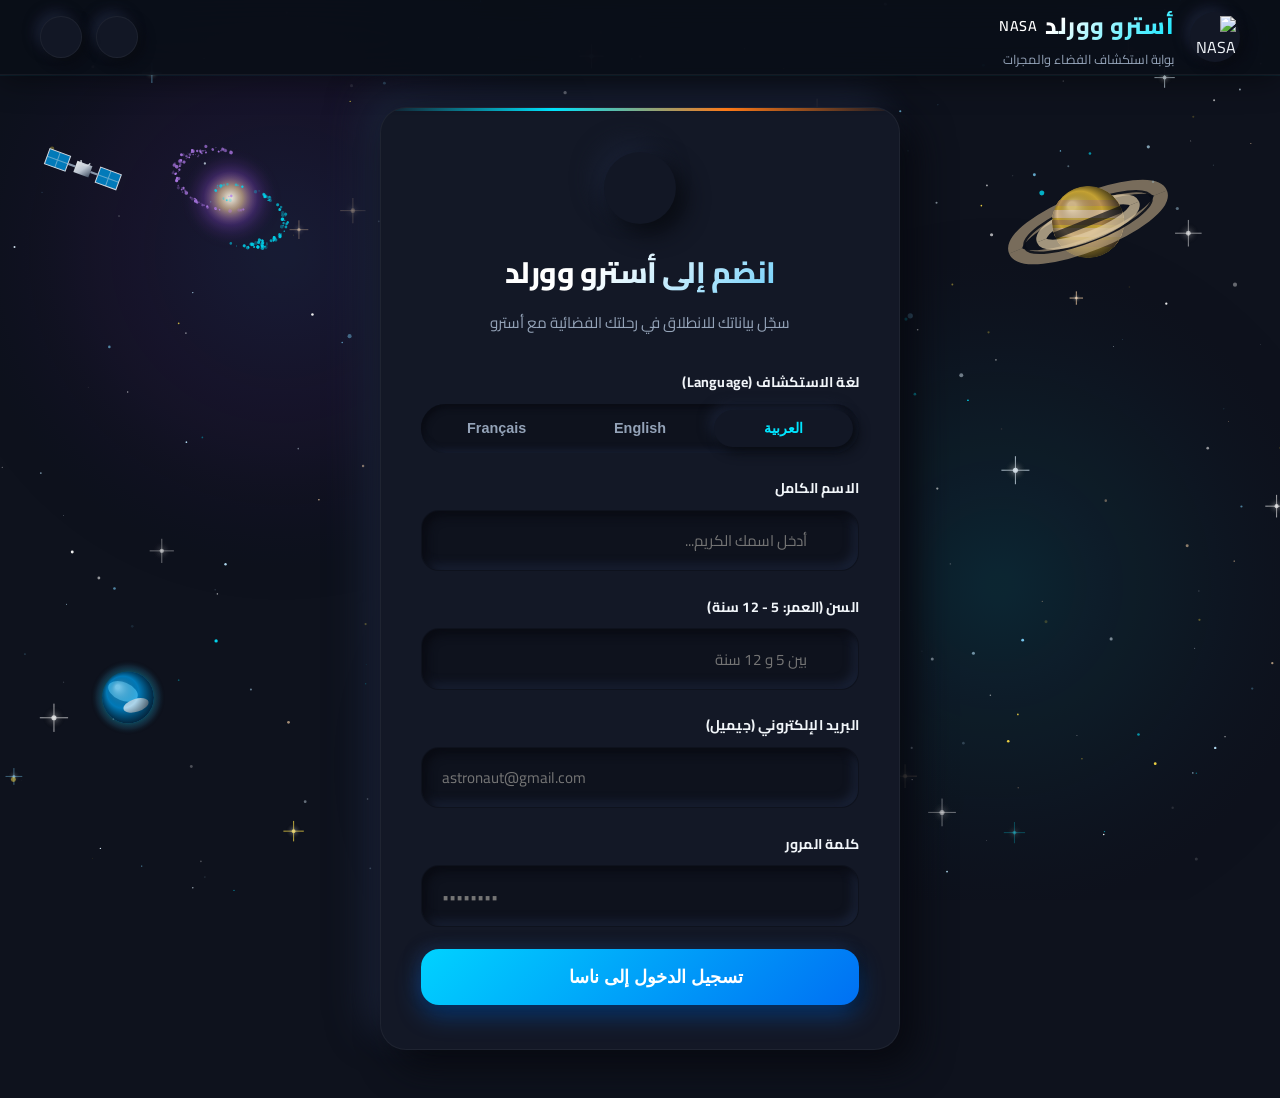
==== commit b39d9613: "Add files via upload" ====
--- a/backup_v1/index.html
+++ b/backup_v1/index.html
@@ -1,5 +1,6 @@
 <!DOCTYPE html>
 <html lang="ar" dir="rtl" data-theme="dark">
+
 <head>
   <meta charset="UTF-8">
   <meta name="viewport" content="width=device-width, initial-scale=1.0">
@@ -17,21 +18,22 @@
   <script src="https://cdn.jsdelivr.net/npm/canvas-confetti@1.9.2/dist/confetti.browser.min.js"></script>
   <!-- Early Theme Initializer (Prevents Theme Flash on Refresh) -->
   <script>
-    (function() {
+    (function () {
       try {
         var saved = localStorage.getItem('ASTRO_THEME');
         if (saved) document.documentElement.setAttribute('data-theme', saved);
-      } catch(e) {}
+      } catch (e) { }
     })();
   </script>
 </head>
+
 <body>
 
   <!-- Deep Space Realistic Universe Canvas -->
   <canvas id="spaceCanvas"></canvas>
 
   <div class="app-container">
-    
+
     <!-- Top Navigation Bar -->
     <header class="top-nav">
       <div class="brand-section">
@@ -39,7 +41,8 @@
           <img src="assets/nasa-logo.svg" alt="NASA Logo">
         </div>
         <div class="brand-text">
-          <h1 id="brandTitle">أسترو وورلد <span style="font-size: 0.9rem; color: var(--accent-cyan); font-weight: 600;">NASA</span></h1>
+          <h1 id="brandTitle">أسترو وورلد <span
+              style="font-size: 0.9rem; color: var(--accent-cyan); font-weight: 600;">NASA</span></h1>
           <p id="brandSubtitle">بوابة استكشاف الفضاء والمجرات</p>
         </div>
       </div>
@@ -103,7 +106,8 @@
             <div class="form-group">
               <label for="ageInput" id="labelAge">السن (العمر: 5 - 12 سنة)</label>
               <div class="input-nm-wrap">
-                <input type="number" id="ageInput" class="input-nm" placeholder="بين 5 و 12 سنة" min="5" max="12" required>
+                <input type="number" id="ageInput" class="input-nm" placeholder="بين 5 و 12 سنة" min="5" max="12"
+                  required>
                 <span class="input-icon"><i data-lucide="calendar" style="width: 18px; height: 18px;"></i></span>
               </div>
             </div>
@@ -112,7 +116,8 @@
             <div class="form-group">
               <label for="emailInput" id="labelEmail">البريد الإلكتروني (جيميل)</label>
               <div class="input-nm-wrap">
-                <input type="email" id="emailInput" class="input-nm" placeholder="astronaut@gmail.com" required dir="ltr">
+                <input type="email" id="emailInput" class="input-nm" placeholder="astronaut@gmail.com" required
+                  dir="ltr">
                 <span class="input-icon"><i data-lucide="mail" style="width: 18px; height: 18px;"></i></span>
               </div>
             </div>
@@ -159,7 +164,7 @@
          VIEW 3: ASTRO WORLD DASHBOARD & ASSISTANT "أسترو"
          ======================================================== -->
     <section class="dashboard-view" id="dashboardSection">
-      
+
       <!-- Top Dynamic Header -->
       <div class="welcome-banner">
         <div class="welcome-title-badge">
@@ -169,7 +174,7 @@
       </div>
 
       <div class="dashboard-layout" id="dashboardLayout">
-        
+
         <!-- LEFT COLUMN: Astro NASA Personal Assistant (المساعد أسترو في أقصى اليسار) -->
         <aside class="astro-assistant-pod" id="astroAssistantPod">
           <div class="astro-identity-pill">
@@ -180,7 +185,8 @@
           <!-- Astor Visual Stage -->
           <div class="astro-visual-stage" id="astorVisualStage" title="انقر للتفاعل مع المساعد أسترو وتشغيل الصوت!">
             <canvas id="astor3DCanvas" class="astor-3d-canvas"></canvas>
-            <img src="assets/astro_hero.png" alt="Astor NASA Astronaut" class="astro-character-img" id="astroImg" style="display: none;">
+            <img src="assets/astro_hero.png" alt="Astor NASA Astronaut" class="astro-character-img" id="astroImg"
+              style="display: none;">
           </div>
 
           <!-- Holographic Dialogue Box -->
@@ -209,10 +215,10 @@
 
         <!-- CENTER / RIGHT COLUMN: EXPLORATION SECTOR -->
         <section class="dashboard-center-panel" id="centerPanel">
-          
+
           <!-- GATEWAY VIEW: Grand Start Button & Launch Video Stage -->
           <div class="gateway-card" id="gatewayCard">
-            
+
             <div class="gateway-start-view" id="gatewayStartView">
               <div class="mission-status-pill">
                 <i data-lucide="radio" style="width: 15px; height: 15px;"></i>
@@ -236,7 +242,7 @@
                   <span class="btn-label" id="startBtnLabel">ابدأ الآن</span>
                 </button>
               </div>
-                 
+
               <div class="mission-notice-pill">
                 <i data-lucide="shield-check" style="width: 14px; height: 14px; color: #10b981;"></i>
                 <span id="missionAwaitingText">أسترو في انتظار توجيهاتك لبدء الرحلة</span>
@@ -248,29 +254,24 @@
               <div class="video-header-bar">
                 <div class="video-badge">
                   <span class="pulse-beacon"></span>
-                  <span id="videoStatusTag">رحلة الانطلاق الكونية المباشرة • وكالة ناسا</span>
-                </div>
+                  <span id="videoStatusTag">NASA Live: Space Launch Journey</span>
+                </div>س
                 <div class="video-mission-code">NASA • MISSION-GALAXY-01</div>
               </div>
 
               <div class="video-frame-glow">
-                <video
-                  id="missionLaunchVideo"
-                  class="mission-launch-video"
-                  src="https://videotourl.com/videos/1794583824214-4e4c9f52-0d05-49d6-bbc3-3ba21fed4098.mp4"
-                  playsinline
-                  webkit-playsinline
-                  preload="auto"
-                  disablePictureInPicture
-                  controlsList="nodownload nofullscreen noremoteplayback"
-                  tabindex="-1"
-                ></video>  
-                <div class="video-overlay-blocker" id="videoOverlayBlocker" title="فيديو انطلاق رحلة الفضاء (جاري العرض بدون توقف)"></div>
+                <video id="missionLaunchVideo" class="mission-launch-video"
+                  src="https://videotourl.com/videos/1794583824214-4e4c9f52-0d05-49d6-bbc3-3ba21fed4098.mp4" playsinline
+                  webkit-playsinline preload="auto" disablePictureInPicture
+                  controlsList="nodownload nofullscreen noremoteplayback" tabindex="-1"></video>
+                <div class="video-overlay-blocker" id="videoOverlayBlocker"
+                  title="فيديو انطلاق رحلة الفضاء (جاري العرض بدون توقف)"></div>
               </div>
 
               <div class="video-footer-bar">
                 <div class="video-countdown-wrap">
-                  <i data-lucide="compass" class="spin-compass" style="width: 16px; height: 16px; color: var(--accent-cyan);"></i>
+                  <i data-lucide="compass" class="spin-compass"
+                    style="width: 16px; height: 16px; color: var(--accent-cyan);"></i>
                   <span id="videoFooterText">الانطلاق جاري عبر الزمكان الكوني... استعد لبلوغ أعماق المجرات</span>
                 </div>
               </div>
@@ -287,7 +288,8 @@
               <div class="sector-intro-wrap">
                 <div class="sector-intro">
                   <h4 id="secGalaxiesTitle">🌌 استكشاف المجرات الكونية العميقة</h4>
-                  <p id="secGalaxiesDesc">انقر على زر ديسكفري لمجرة درب التبانة لدخول نظامنا الشمسي واستكشاف جميع كواكبه بتقنية ثلاثية الأبعاد واقعية.</p>
+                  <p id="secGalaxiesDesc">انقر على زر ديسكفري لمجرة درب التبانة لدخول نظامنا الشمسي واستكشاف جميع كواكبه
+                    بتقنية ثلاثية الأبعاد واقعية.</p>
                 </div>
               </div>
 
@@ -302,7 +304,8 @@
                 </div>
                 <div class="nasa-search-bar">
                   <div class="input-nm-wrap" style="flex: 1;">
-                    <input type="text" id="nasaSearchInput" class="input-nm" placeholder="ابحث في تلسكوبات ناسا (مثال: James Webb, Hubble, Nebula, Black Hole)...">
+                    <input type="text" id="nasaSearchInput" class="input-nm"
+                      placeholder="ابحث في تلسكوبات ناسا (مثال: James Webb, Hubble, Nebula, Black Hole)...">
                     <span class="input-icon"><i data-lucide="search" style="width: 18px; height: 18px;"></i></span>
                   </div>
                   <button type="button" class="nm-btn nasa-search-btn" id="nasaSearchBtn">
@@ -323,10 +326,11 @@
                STAGE 2: REALISTIC 3D SOLAR SYSTEM ORRERY (المجموعة الشمسية)
                ======================================================== -->
           <div class="solar-system-stage" id="solarSystemStage" style="display: none;">
-            
+
             <!-- Top Controls Toolbar -->
             <div class="solar-toolbar">
-              <button type="button" class="nm-btn return-galaxies-btn" id="returnToGalaxiesBtn" title="العودة إلى المجرات">
+              <button type="button" class="nm-btn return-galaxies-btn" id="returnToGalaxiesBtn"
+                title="العودة إلى المجرات">
                 <i data-lucide="arrow-right" id="returnGalaxiesIcon" style="width: 16px; height: 16px;"></i>
                 <span id="returnGalaxiesText">العودة للمجرات</span>
               </button>
@@ -337,7 +341,8 @@
               </div>
 
               <div class="solar-actions-group">
-                <button type="button" class="nm-btn nm-icon-btn" id="solarFullscreenBtn" title="ملء الشاشة بالكامل (True Fullscreen)">
+                <button type="button" class="nm-btn nm-icon-btn" id="solarFullscreenBtn"
+                  title="ملء الشاشة بالكامل (True Fullscreen)">
                   <i data-lucide="maximize" id="solarFullscreenIcon" style="width: 17px; height: 17px;"></i>
                 </button>
                 <button type="button" class="nm-btn nm-icon-btn" id="solarPauseMotionBtn" title="إيقاف / تشغيل الحركة">
@@ -356,7 +361,8 @@
               <canvas id="solarCanvas" class="solar-canvas"></canvas>
               <div class="solar-canvas-hint">
                 <i data-lucide="mouse-pointer" style="width: 14px; height: 14px;"></i>
-                <span id="solarHintText">انقر على أي كوكب للانتقال إليه وتكبيره ثلاثي الأبعاد • اسحب للتدوير • عجلة الماوس للتقريب</span>
+                <span id="solarHintText">انقر على أي كوكب للانتقال إليه وتكبيره ثلاثي الأبعاد • اسحب للتدوير • عجلة
+                  الماوس للتقريب</span>
               </div>
             </div>
 
@@ -367,7 +373,8 @@
                   <span class="planet-type-tag" id="hudBodyType">كوكب صخري</span>
                   <h3 id="hudBodyName">كوكب الأرض</h3>
                 </div>
-                <button type="button" class="nm-btn nm-icon-btn hud-close-btn" id="closePlanetHUDBtn" title="إغلاق والعودة للمدارات">
+                <button type="button" class="nm-btn nm-icon-btn hud-close-btn" id="closePlanetHUDBtn"
+                  title="إغلاق والعودة للمدارات">
                   <i data-lucide="x" style="width: 18px; height: 18px;"></i>
                 </button>
               </div>
@@ -467,4 +474,5 @@
   <script src="solar-system-3d.js"></script>
   <script src="app.js"></script>
 </body>
-</html>
+
+</html>
